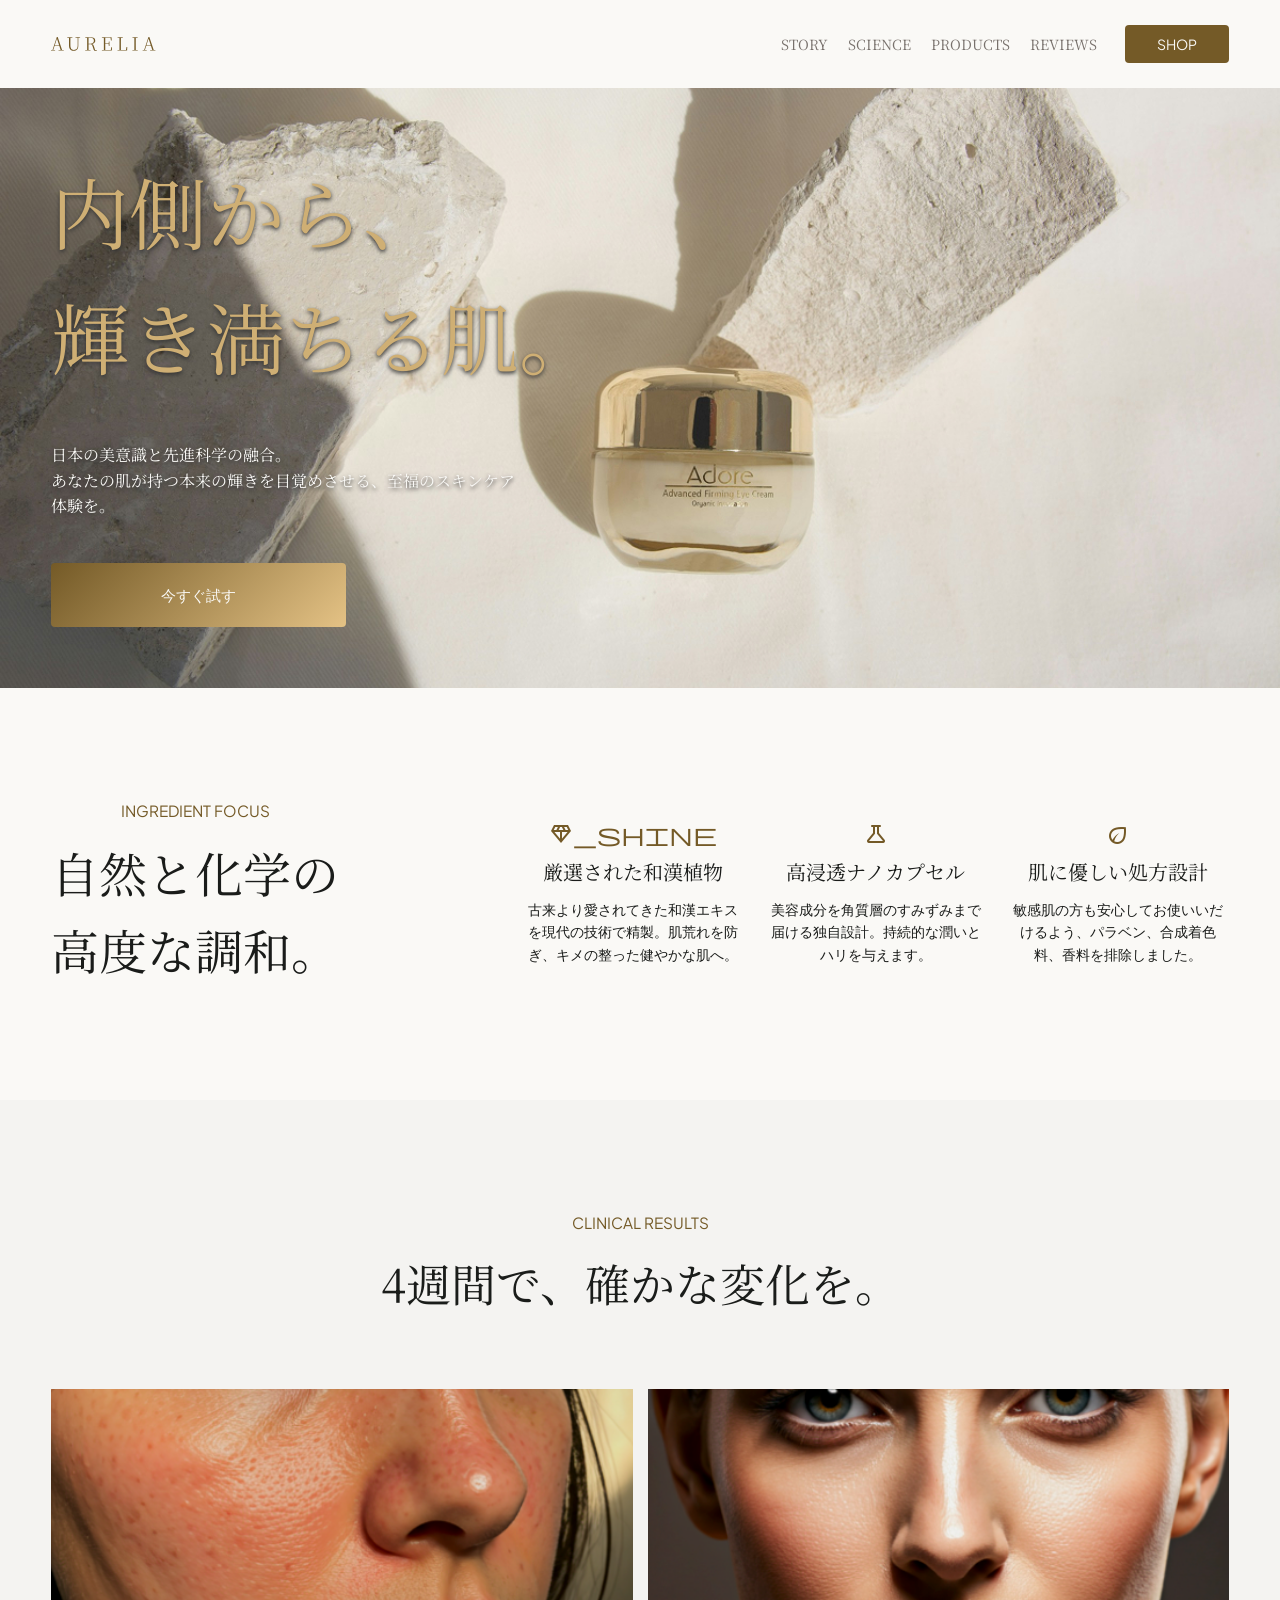
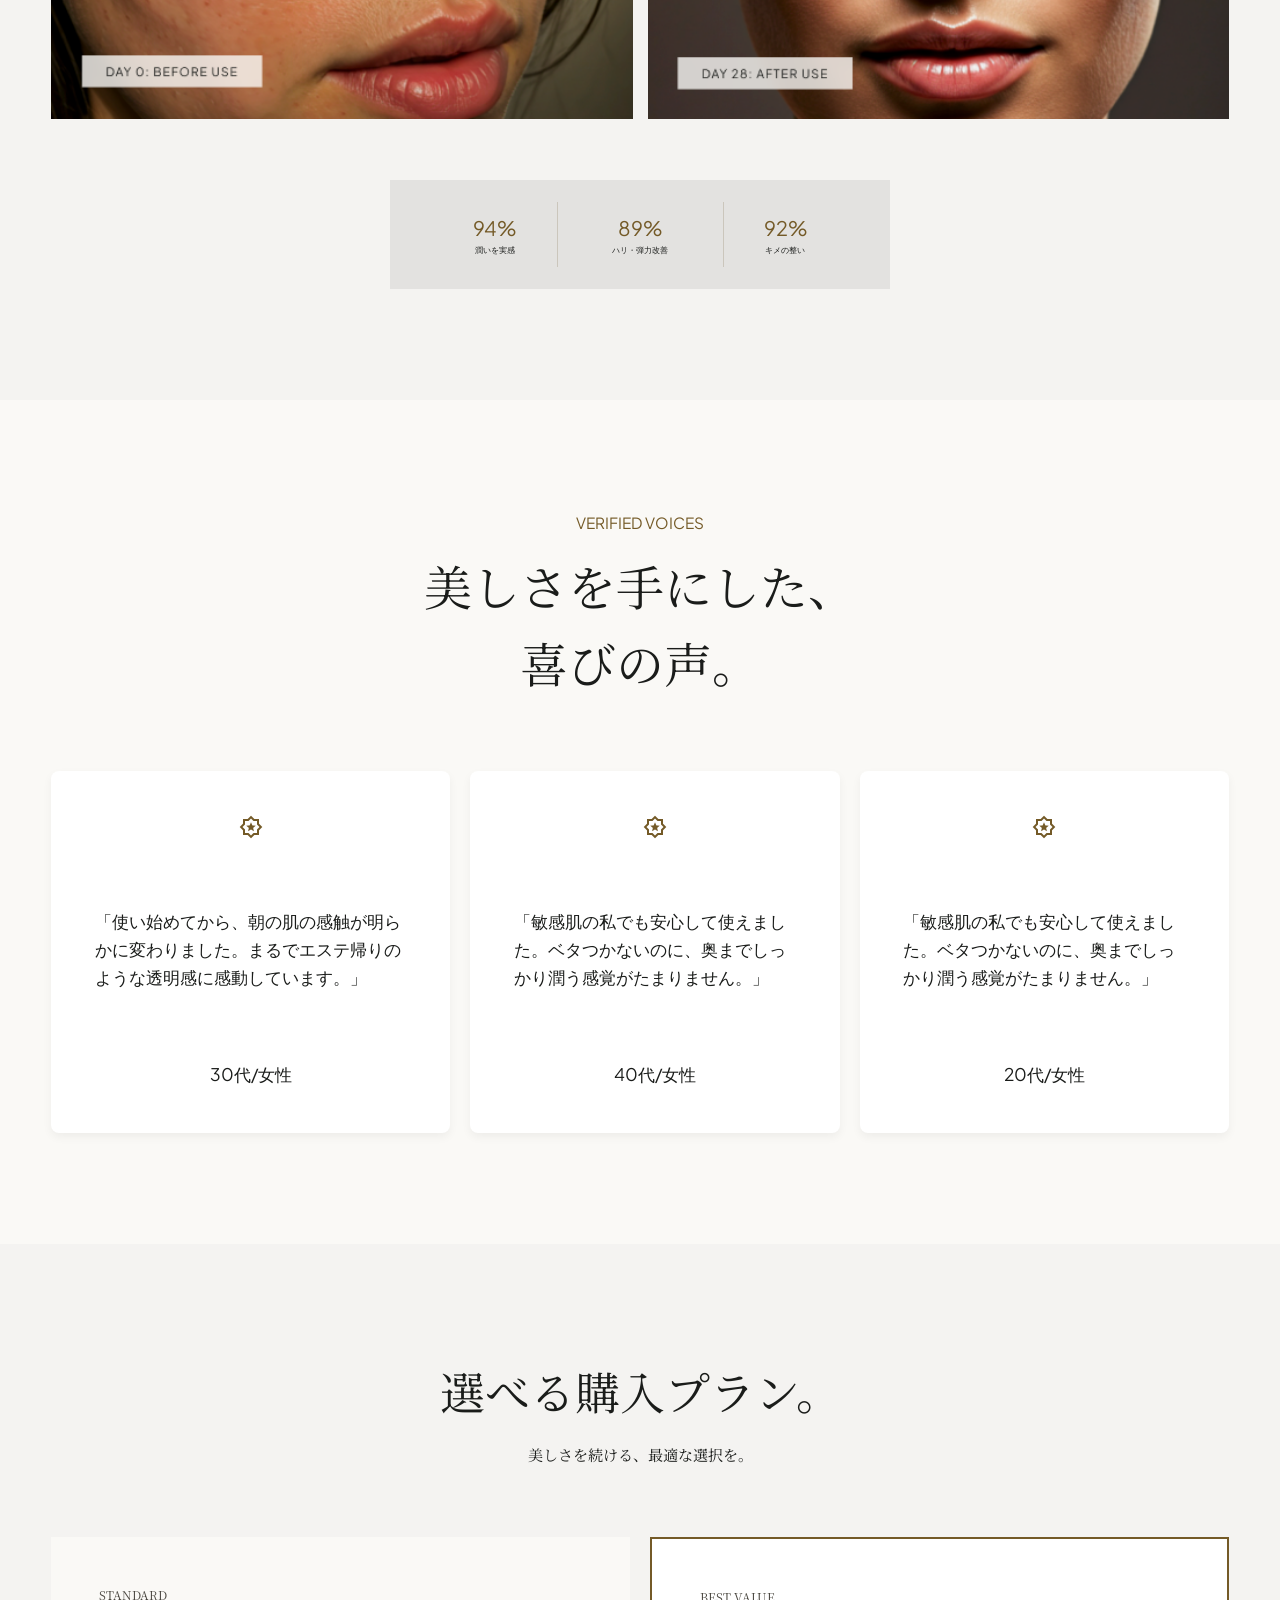
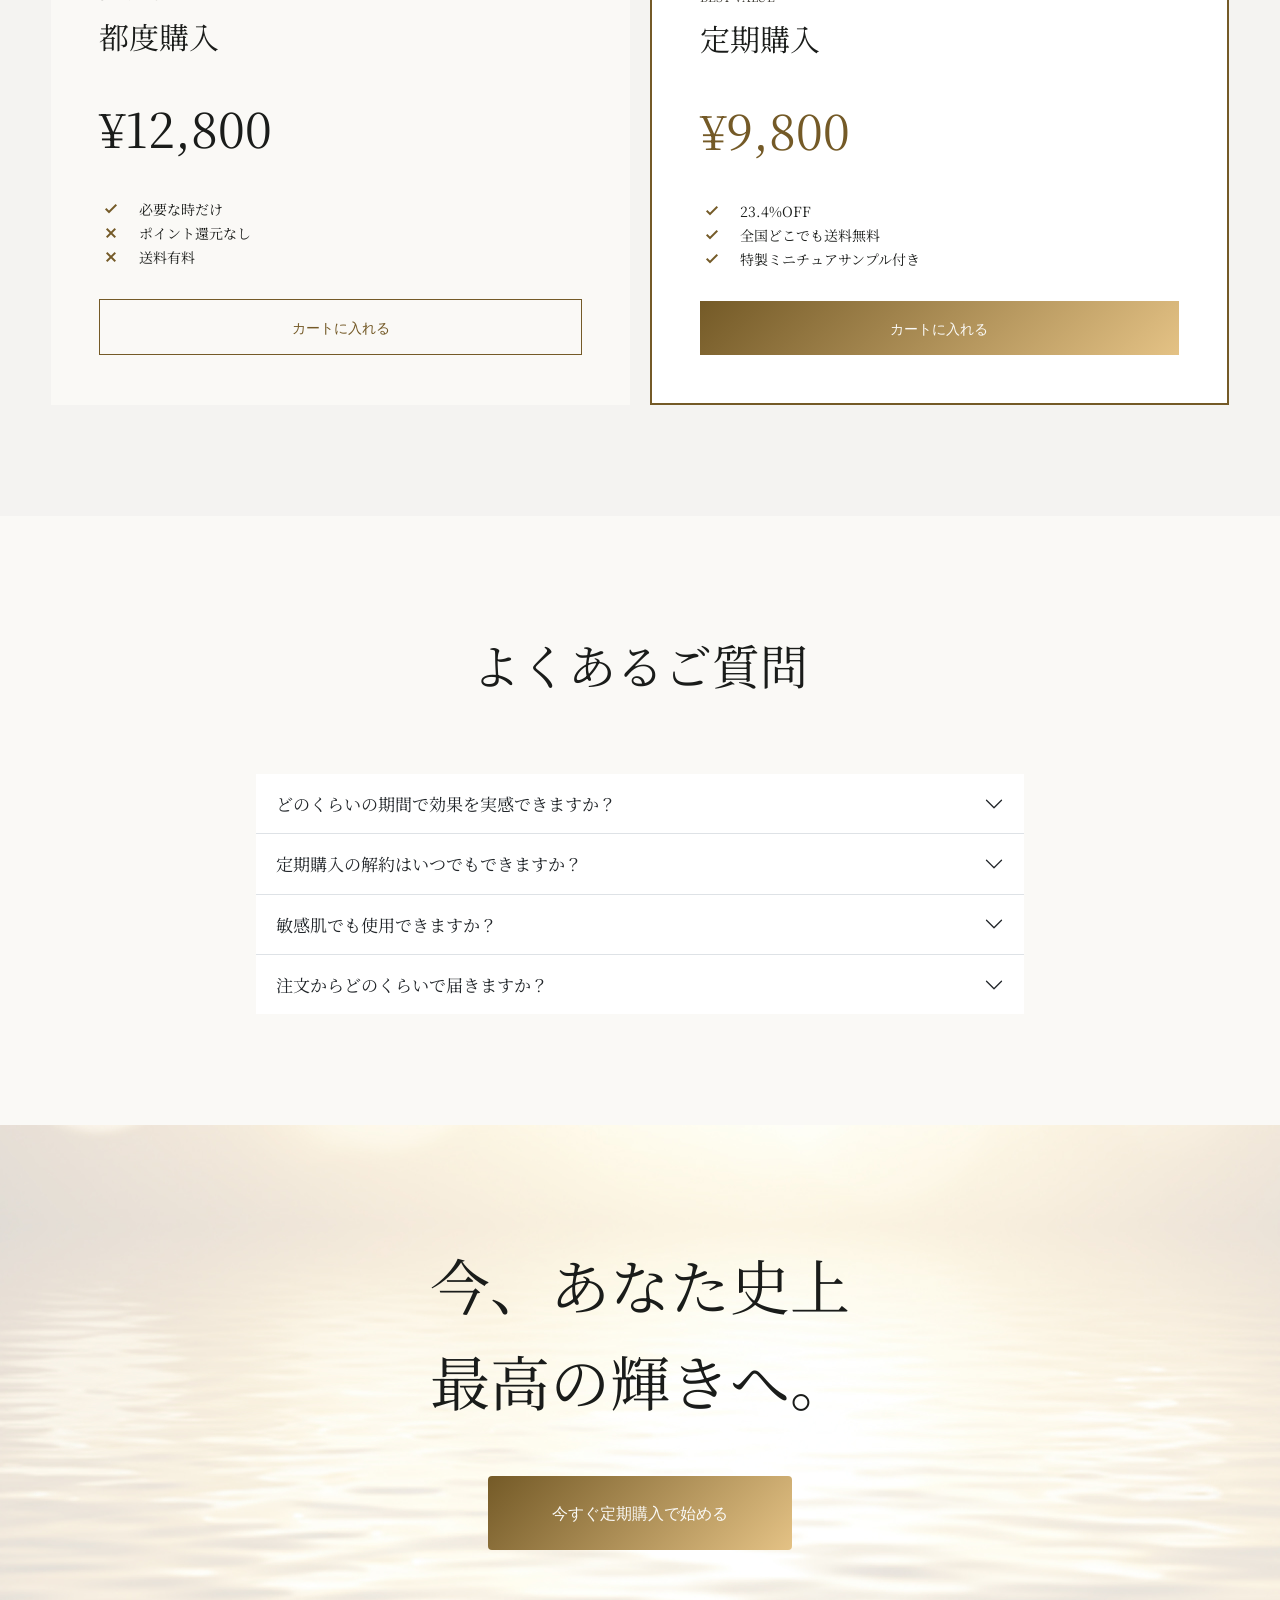
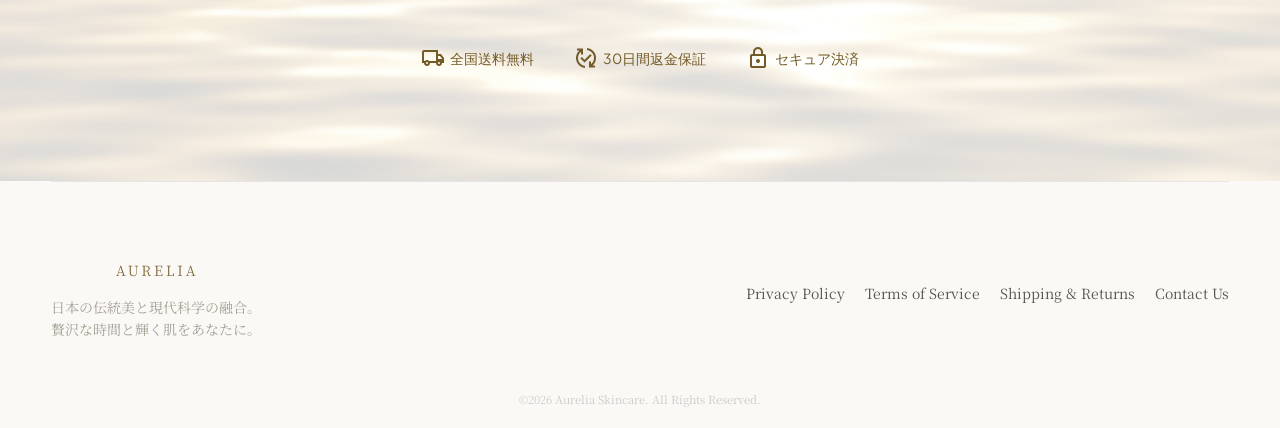
==== index.html @ 0162d862 "first commit" ====
<!DOCTYPE html>
<html lang="ja">

    <head>
        <meta charset="UTF-8">
        <meta name="viewport" content="width=device-width, initial-scale=1.0">
        <!-- Bootstrap -->
        <link href="https://cdn.jsdelivr.net/npm/bootstrap@5.3.0/dist/css/bootstrap.min.css" rel="stylesheet">
        <!-- css -->
        <link rel="stylesheet" href="./css/reset.css">
        <link rel="stylesheet" href="./css/style.css">
        <!-- Google fonts -->
        <link rel="preconnect" href="https://fonts.googleapis.com">
        <link rel="preconnect" href="https://fonts.gstatic.com" crossorigin>
        <link href="https://fonts.googleapis.com/css2?family=Noto+Serif+JP:wght@200..900&display=swap" rel="stylesheet">
        <link rel="preconnect" href="https://fonts.googleapis.com">
        <link rel="preconnect" href="https://fonts.gstatic.com" crossorigin>
        <link
            href="https://fonts.googleapis.com/css2?family=Plus+Jakarta+Sans:ital,wght@0,200..800;1,200..800&display=swap"
            rel="stylesheet">
        <!-- Google icons -->
        <link href="https://fonts.googleapis.com/css2?family=Material+Symbols+Outlined" rel="stylesheet" />
        <title>AURELIA</title>
    </head>

    <body>
        <header class="wrapper">
            <nav class="navbar navbar-expand-md">
                <!-- ロゴ -->
                <h1 class="navbar-brand m-0">
                    <a href="./index.html">
                        <img class="header-logo" src="./images/logo.svg" alt="AURELIA">
                    </a>
                </h1>

                <!-- ハンバーガー -->
                <button class="navbar-toggler" type="button" data-bs-toggle="collapse" data-bs-target="#navbarMenu"
                    aria-controls="navbarMenu" aria-expanded="false" aria-label="メニューを開く">
                    <span class="navbar-toggler-icon"></span>
                </button>

                <!-- メニュー -->
                <div class="collapse navbar-collapse" id="navbarMenu">
                    <ul class="navbar-nav ms-auto align-items-md-center">

                        <li class="nav-item font-heading">
                            <a class="nav-link" href="./404.html">STORY</a>
                        </li>

                        <li class="nav-item font-heading">
                            <a class="nav-link" href="./404.html">SCIENCE</a>
                        </li>

                        <li class="nav-item font-heading">
                            <a class="nav-link" href="./404.html">PRODUCTS</a>
                        </li>

                        <li class="nav-item font-heading">
                            <a class="nav-link" href="./404.html">REVIEWS</a>
                        </li>

                        <li class="nav-item ms-lg-3 mt-3 mt-lg-0 mb-3 mb-lg-0">
                            <a class="header-btn" href="./404.html">
                                SHOP
                            </a>
                        </li>
                    </ul>
                </div>
            </nav>
        </header>

        <main>
            <div class="mv">
                <div class="wrapper mv-container">
                    <p class="mv-title font-heading">
                        内側から、<br />
                        輝き満ちる肌。
                    </p>
                    <p class="mv-text font-heading">
                        日本の美意識と先進科学の融合。<br>
                        あなたの肌が持つ本来の輝きを目覚めさせる、至福のスキンケア体験を。
                    </p>
                    <a class="mv-btn" href="./404.html">今すぐ試す</a>
                </div>
            </div>

            <!-- Product Appeal -->
            <section class="appeal wrapper">
                <div class="appeal-container">
                    <div class="titles">
                        <p class="section-subtitle">INGREDIENT FOCUS</p>
                        <h2 class="appeal-main-title">
                            自然と化学の<br>
                            高度な調和。
                        </h2>
                    </div>

                    <div class="appeal-items">
                        <article>
                            <span class="material-symbols-outlined">
                                diamond_shine
                            </span>
                            <h3 class="appeal-title">
                                厳選された和漢植物
                            </h3>
                            <p class="appeal-text">
                                古来より愛されてきた和漢エキスを現代の技術で精製。肌荒れを防ぎ、キメの整った健やかな肌へ。
                            </p>
                        </article>

                        <article>
                            <span class="material-symbols-outlined">
                                science
                            </span>
                            <h3 class="appeal-title">
                                高浸透ナノカプセル
                            </h3>
                            <p class="appeal-text">
                                美容成分を角質層のすみずみまで届ける独自設計。持続的な潤いとハリを与えます。
                            </p>
                        </article>

                        <article>
                            <span class="material-symbols-outlined">
                                eco
                            </span>
                            <h3 class="appeal-title">
                                肌に優しい処方設計
                            </h3>
                            <p class="appeal-text">
                                敏感肌の方も安心してお使いいだけるよう、パラベン、合成着色料、香料を排除しました。
                            </p>
                        </article>
                    </div>
                </div>
            </section>

            <!-- Result -->
            <section class="result">
                <div class="result-container wrapper">
                    <div class="titles">
                        <p class="section-subtitle">CLINICAL RESULTS</p>
                        <h2 class="section-title-strong">
                            4週間で、確かな変化を。
                        </h2>
                    </div>

                    <div class="result-img">
                        <img src="./images/img-beforeskin.png" alt="ビフォー">
                        <img src="./images/img-afterskin.png" alt="アフター">
                    </div>

                    <ul class="result-list">
                        <li class="result-items">
                            <p class="result-value">94%</p>
                            <p class="result-text">潤いを実感</p>
                        </li>
                        <li class="result-items">
                            <p class="result-value">89%</p>
                            <p class="result-text">ハリ・弾力改善</p>
                        </li>
                        <li class="result-items">
                            <p class="result-value">92%</p>
                            <p class="result-text">キメの整い</p>
                        </li>
                    </ul>
                </div>
            </section>

            <!-- Customer Voice -->
            <section class="voices wrapper">
                <div class="titles">
                    <p class="section-subtitle">VERIFIED VOICES</p>
                    <h2 class="section-title">
                        美しさを手にした、<br>
                        喜びの声。
                    </h2>
                </div>

                <ul class="voice-list">
                    <li class="voice-card">
                        <span class="material-symbols-outlined">
                            award_star
                        </span>
                        <p class="voice-text">
                            「使い始めてから、朝の肌の感触が明らかに変わりました。まるでエステ帰りのような透明感に感動しています。」
                        </p>
                        <p class="voice-user">30代/女性</p>
                    </li>

                    <li class="voice-card">
                        <span class="material-symbols-outlined">
                            award_star
                        </span>
                        <p class="voice-text">
                            「敏感肌の私でも安心して使えました。ベタつかないのに、奥までしっかり潤う感覚がたまりません。」
                        </p>
                        <p class="voice-user">40代/女性</p>
                    </li>

                    <li class="voice-card">
                        <span class="material-symbols-outlined">
                            award_star
                        </span>
                        <p class="voice-text">
                            「敏感肌の私でも安心して使えました。ベタつかないのに、奥までしっかり潤う感覚がたまりません。」
                        </p>
                        <p class="voice-user">20代/女性</p>
                    </li>
                </ul>
            </section>

            <!-- Subscription Plan -->
            <section class="plan">
                <div class="plan-container wrapper">
                    <h2 class="section-title-strong plan-title">
                        選べる購入プラン。
                    </h2>

                    <div class="plan-card">
                        <div class="plan-card-standard">
                            <p class="plan-card-standard-title">
                                都度購入
                            </p>
                            <p class="plan-card-price">
                                ¥12,800
                            </p>
                            <ul class="plan-card-list">
                                <li class="plan-card-items">
                                    <span class="material-symbols-outlined">
                                        check_small
                                    </span>
                                    <p>必要な時だけ</p>
                                </li>
                                <li class="plan-card-items">
                                    <span class="material-symbols-outlined">
                                        close_small
                                    </span>
                                    <p>ポイント還元なし</p>
                                </li>
                                <li class="plan-card-items">
                                    <span class="material-symbols-outlined">
                                        close_small
                                    </span>
                                    <p>送料有料</p>
                                </li>
                            </ul>
                            <a class="plan-card-standard-btn" href="./404.html">カートに入れる</a>
                        </div>

                        <div class="plan-card-best">
                            <p class="plan-card-best-title">
                                定期購入
                            </p>
                            <p class="plan-card-best-price">
                                ¥9,800
                            </p>
                            <ul class="plan-card-list">
                                <li class="plan-card-items">
                                    <span class="material-symbols-outlined">
                                        check_small
                                    </span>
                                    <p>23.4%OFF</p>
                                </li>
                                <li class="plan-card-items">
                                    <span class="material-symbols-outlined">
                                        check_small
                                    </span>
                                    <p>全国どこでも送料無料</p>
                                </li>
                                <li class="plan-card-items">
                                    <span class="material-symbols-outlined">
                                        check_small
                                    </span>
                                    <p>特製ミニチュアサンプル付き</p>
                                </li>
                            </ul>
                            <a class="plan-card-best-btn" href="./404.html">カートに入れる</a>
                        </div>
                    </div>
                </div>
            </section>

            <!-- FAQ -->
            <section class="faq wrapper">
                <h2 class="section-title faq-title">よくあるご質問</h2>
                <div class="accordion accordion-flush" id="accordionFlushExample">
                    <div class="accordion-item">
                        <h2 class="accordion-header">
                            <button class="accordion-button collapsed" type="button" data-bs-toggle="collapse"
                                data-bs-target="#flush-collapseOne" aria-expanded="false"
                                aria-controls="flush-collapseOne">
                                どのくらいの期間で効果を実感できますか？
                            </button>
                        </h2>
                        <div id="flush-collapseOne" class="accordion-collapse collapse"
                            data-bs-parent="#accordionFlushExample">
                            <div class="accordion-body">
                                個人差はございますが、早い方ではご使用開始から約1〜2週間ほどで肌のうるおいやなめらかさの変化を実感される方が多くいらっしゃいます。<br>
                                より確かな実感のためには、肌のターンオーバーに合わせて約1ヶ月以上の継続使用をおすすめしております。
                            </div>
                        </div>
                    </div>

                    <div class="accordion-item">
                        <h2 class="accordion-header">
                            <button class="accordion-button collapsed" type="button" data-bs-toggle="collapse"
                                data-bs-target="#flush-collapseTwo" aria-expanded="false"
                                aria-controls="flush-collapseTwo">
                                定期購入の解約はいつでもできますか？
                            </button>
                        </h2>
                        <div id="flush-collapseTwo" class="accordion-collapse collapse"
                            data-bs-parent="#accordionFlushExample">
                            <div class="accordion-body">
                                はい、次回発送予定日の○日前までにご連絡いただければ、いつでも解約が可能です。<br>
                                回数の縛りなどは設けておりませんので、安心してお試しいただけます。
                            </div>
                        </div>
                    </div>

                    <div class="accordion-item">
                        <h2 class="accordion-header">
                            <button class="accordion-button collapsed" type="button" data-bs-toggle="collapse"
                                data-bs-target="#flush-collapseThree" aria-expanded="false"
                                aria-controls="flush-collapseThree">
                                敏感肌でも使用できますか？
                            </button>
                        </h2>
                        <div id="flush-collapseThree" class="accordion-collapse collapse"
                            data-bs-parent="#accordionFlushExample">
                            <div class="accordion-body">
                                肌へのやさしさを考えた処方設計となっており、敏感肌の方にもご使用いただけるよう配慮しております。<br>
                                ただし、すべての方に刺激が起こらないわけではないため、ご心配な方はご使用前にパッチテストをおすすめしております。
                            </div>
                        </div>
                    </div>

                    <div class="accordion-item">
                        <h2 class="accordion-header">
                            <button class="accordion-button collapsed" type="button" data-bs-toggle="collapse"
                                data-bs-target="#flush-collapseFour" aria-expanded="false"
                                aria-controls="flush-collapseFour">
                                注文からどのくらいで届きますか？
                            </button>
                        </h2>
                        <div id="flush-collapseFour" class="accordion-collapse collapse"
                            data-bs-parent="#accordionFlushExample">
                            <div class="accordion-body">
                                通常、ご注文確定後2〜5営業日以内に発送いたします。<br>
                                お住まいの地域や配送状況により前後する場合がございますが、発送完了後に追跡番号をご案内いたしますのでご安心ください。
                            </div>
                        </div>
                    </div>
                </div>
            </section>

            <!-- Final CTA -->
            <section class="cta">
                <div class="cta-container wrapper">
                    <p class="cta-title">
                        今、あなた史上<br>
                        最高の輝きへ。
                    </p>

                    <a class="cta-btn" href="./404.html">今すぐ定期購入で始める</a>

                    <ul class="cta-list">
                        <li class="cta-items">
                            <span class="material-symbols-outlined">
                                local_shipping
                            </span>
                            <p>全国送料無料</p>
                        </li>

                        <li class="cta-items">
                            <span class="material-symbols-outlined">
                                published_with_changes
                            </span>
                            <p>30日間返金保証</p>
                        </li>

                        <li class="cta-items">
                            <span class="material-symbols-outlined">
                                lock
                            </span>
                            <p>セキュア決済</p>
                        </li>
                    </ul>
                </div>
            </section>
        </main>

        <footer class="wrapper">
            <div class="footer-container">
                <div class="footer-title">
                    <a href="./index.html">
                        <img class="footer-img" src="./images/logo.svg" alt="AURELIA">
                    </a>
                    <p class="footer-text">
                        日本の伝統美と現代科学の融合。<br>
                        贅沢な時間と輝く肌をあなたに。
                    </p>
                </div>

                <nav>
                    <ul class="footer-list">
                        <li class="footer-items">
                            <a href="./404.html">Privacy Policy</a>
                        </li>
                        <li class="footer-items">
                            <a href="./404.html">Terms of Service</a>
                        </li>
                        <li class="footer-items">
                            <a href="./404.html">Shipping & Returns</a>
                        </li>
                        <li class="footer-items">
                            <a href="./404.html">Contact Us</a>
                        </li>
                    </ul>
                </nav>
            </div>
            <small>&copy;2026 Aurelia Skincare. All Rights Reserved.</small>
        </footer>

        <!-- Bootstrap -->
        <script src="https://cdn.jsdelivr.net/npm/bootstrap@5.3.0/dist/js/bootstrap.bundle.min.js"></script>
    </body>

</html>
---- css/style.css ----
@charset "UTF-8";

/* -- カスタムプロパティ -- */
:root {
    /* 文字色 */
    --black: #1A1C1A;
    --white: #FAF9F6;
    /* フォント */
    --title: "Noto Serif JP", serif;
    --text: "Plus Jakarta Sans", sans-serif;

}

/* -- 共通部分 -- */
body {
    font-family: var(--text);
    line-height: 1.6;
    color: var(--black);
    font-size: 14px;
    background-color: var(--white);
}

.wrapper {
    width: 92%;
    margin: 0 auto;
}

img {
    width: 100%;
}

/* 見出し */
h2,
h3,
.font-heading {
    font-family: var(--title);
}

.titles {
    display: flex;
    flex-direction: column;
    gap: 12px;
    text-align: center;
}

.section-title {
    font-size: clamp(1.75rem, 1.232rem + 2.21vw, 3rem);
    margin-bottom: 70px;
}

.section-title-strong {
    font-size: clamp(1.75rem, 1.310rem + 1.878vw, 3rem);
    text-align: center;
    margin-bottom: 70px;
}

.section-subtitle {
    font-size: clamp(0.75rem, 0.662rem + 0.376vw, 1rem);
    color: #745A27;
}

/* アイコン */
.material-symbols-outlined {
    font-size: 30px;
    color: #745A27;
}

/* ボタン */
.header-btn,
.mv-btn,
.plan-card-standard-btn,
.plan-card-best-btn,
.cta-btn,
.nf-btn {
    display: inline-block;
}

.header-btn:active,
.mv-btn:active,
.plan-card-standard-btn:active,
.plan-card-best-btn:active,
.cta-btn:active,
.nf-btn:active {
    transform: scale(0.97);
}

/* -- header -- */
header {
    font-family: var(--font-title);
    padding: clamp(0.5rem, 0.324rem + 0.751vw, 1rem) 0;
}

/* ロゴ */
.header-logo {
    width: 105px;
    height: 32px;
}

/* ハンバーガー */
.navbar-toggler {
    color: #745A27;
}

/* メニュー */
.navbar-nav {
    gap: 4px;
}

.navbar-nav .nav-link {
    color: #78716C;

    &:hover {
        color: #713F12;
        text-decoration: underline;
    }
}

.header-btn {
    background-color: #745A27;
    color: var(--white);
    padding: 8px 32px;
    border-radius: 4px;

    &:hover {
        opacity: 0.8;
    }
}

/* -- index.html main -- */
/* mv */
.mv {
    background: url(/images/img-mv.jpg) no-repeat center/cover;
    width: 100%;
    height: 600px;
}

.mv-container {
    display: flex;
    flex-direction: column;
    justify-content: center;
    height: 100%;
    gap: clamp(1.563rem, 1.056rem + 2.16vw, 3rem);
}

.mv-title {
    font-size: clamp(1.5rem, 0.102rem + 5.967vw, 4.875rem);
    color: #CFAF74;
    text-shadow: 0px 2px 4px #333;
}

.mv-text {
    color: var(--white);
    font-size: clamp(0.625rem, 0.470rem + 0.663vw, 1rem);
    width: 40%;
    text-shadow: 0px 2px 4px #333;
}

.mv-btn {
    font-size: clamp(0.625rem, 0.493rem + 0.563vw, 1rem);
    color: var(--white);
    padding: clamp(0.5rem, 0.189rem + 1.326vw, 1.25rem) clamp(1rem, 0.171rem + 3.536vw, 3rem);
    font-weight: medium;
    background: linear-gradient(135deg, #745A27, #E4C285);
    border-radius: 4px;
    width: 25%;
    text-align: center;

    &:hover {
        opacity: 0.8;
    }
}


/* Product Appeal */
.appeal {
    margin: clamp(3.75rem, 2.430rem + 5.634vw, 7.5rem) auto;
}

.appeal-container {
    display: flex;
    flex-direction: column;
    align-items: center;
}

.appeal-main-title {
    font-size: clamp(1.75rem, 1.232rem + 2.21vw, 3rem);
    margin-bottom: 70px;
}

.appeal-items {
    display: flex;
    flex-direction: column;
    align-items: center;
    gap: 20px;
}

.appeal-title {
    font-size: clamp(1.125rem, 1.073rem + 0.221vw, 1.25rem);
}

.appeal-text {
    font-size: clamp(0.75rem, 0.698rem + 0.221vw, 0.875rem);
}

article {
    display: flex;
    flex-direction: column;
    gap: 10px;
    text-align: center;
    margin-bottom: 30px;
    width: 80%;
}

/* Result */
.result {
    background: #F4F3F1;
    padding: clamp(3.75rem, 2.430rem + 5.634vw, 7.5rem) 0;
}

.result-img {
    display: flex;
    flex-direction: column;
    gap: 15px;
    margin-bottom: clamp(3rem, 2.648rem + 1.502vw, 4rem);
}

.result-list {
    display: flex;
    flex-direction: row;
    background-color: #E3E2E0;
    padding: 32px 42px;
    gap: 20px;
    position: relative;
}

.result-items {
    flex: 1;
    padding: 0 5px;
    text-align: center;
}

.result-list::before,
.result-list::after {
    content: "";
    position: absolute;
    top: 20%;
    bottom: 20%;
    width: 1px;
    background-color: #CBC6BC;
}

.result-list::before {
    left: 33.33%;
}

.result-list::after {
    left: 66.66%;
}

.result-value {
    color: #745A27;
    font-size: 20px;
}

.result-text {
    font-size: 8px;
}

/* Customer Voice */
.voices {
    margin: clamp(3.75rem, 2.430rem + 5.634vw, 7.5rem) auto;
}

.voice-list {
    display: flex;
    flex-direction: column;
    gap: 20px;
    padding: 0;
}

.voice-card {
    display: flex;
    flex-direction: column;
    gap: clamp(1.563rem, 0.418rem + 4.883vw, 4.813rem);
    align-items: center;
    background: #fff;
    padding: clamp(1.25rem, 0.634rem + 2.629vw, 3rem);
    border-radius: 8px;
    box-shadow: 0 4px 10px rgba(0, 0, 0, 0.05);
}

.voice-text,
.voice-user {
    font-size: clamp(0.875rem, 0.787rem + 0.376vw, 1.125rem);
}

/* Subscription Plan */
.plan {
    background: #F4F3F1;
    padding: clamp(3.75rem, 2.430rem + 5.634vw, 7.5rem) 0;
}

.plan-card {
    display: flex;
    flex-direction: column;
    gap: 20px;
}

.plan-card-standard {
    display: flex;
    flex-direction: column;
    gap: 30px;
    background-color: #FAF9F6;
    padding: clamp(2rem, 1.586rem + 1.768vw, 3rem);
    font-family: var(--title);
}

.plan-card-best {
    display: flex;
    flex-direction: column;
    gap: 30px;
    background-color: #fff;
    padding: clamp(2rem, 1.586rem + 1.768vw, 3rem);
    border: solid 2px #745A27;
    font-family: var(--title);
}

.plan-card-items {
    display: flex;
    flex-direction: row;
    gap: clamp(0.313rem, 0.028rem + 1.215vw, 1rem);
    ;
    align-items: center;
}

.plan-title::after {
    content: "美しさを続ける、最適な選択を。";
    font-size: clamp(0.625rem, 0.493rem + 0.563vw, 1rem);
    display: block;
    margin-top: clamp(0.625rem, 0.470rem + 0.663vw, 1rem);
}

.plan-card-standard-title::before {
    content: "STANDARD";
    font-size: clamp(0.625rem, 0.573rem + 0.221vw, 0.75rem);
    color: #49463F;
    display: block;
    margin-bottom: 8px;
}

.plan-card-best-title::before {
    content: "BEST VALUE";
    font-size: clamp(0.625rem, 0.573rem + 0.221vw, 0.75rem);
    color: #49463F;
    display: block;
    margin-bottom: 8px;
}

.plan-card-standard-title,
.plan-card-best-title {
    font-size: clamp(1.5rem, 1.345rem + 0.663vw, 1.875rem);
}

.plan-card-price {
    font-size: clamp(2.375rem, 2.116rem + 1.105vw, 3rem);
}

.plan-card-best-price {
    color: #745A27;
    font-size: clamp(2.375rem, 2.116rem + 1.105vw, 3rem);
}

.plan-card-items {
    font-size: clamp(0.75rem, 0.698rem + 0.221vw, 0.875rem);
}

.plan-card-standard-btn {
    border: solid 1px #745A27;
    color: #745A27;
    font-size: clamp(0.625rem, 0.521rem + 0.442vw, 0.875rem);
    padding: clamp(0.5rem, 0.293rem + 0.884vw, 1rem);
    text-align: center;
    font-family: var(--text);

    &:hover {
        background-color: #745A27;
        color: #FAF9F6;
    }
}

.plan-card-best-btn {
    background: linear-gradient(135deg, #745A27, #E4C285);
    color: var(--white);
    font-size: clamp(0.625rem, 0.521rem + 0.442vw, 0.875rem);
    padding: clamp(0.5rem, 0.293rem + 0.884vw, 1rem);
    text-align: center;
    font-family: var(--text);

    &:hover {
        opacity: 0.6;
    }
}

/* FAQ */
.faq {
    margin: clamp(3.75rem, 2.430rem + 5.634vw, 7.5rem) auto;
}

.faq-title {
    text-align: center;
}

.accordion-button {
    font-size: clamp(0.75rem, 0.618rem + 0.563vw, 1.125rem);
}

/* Final CTA */
.cta {
    background: url(/images/img-goldocean.jpg) no-repeat center/cover;
    padding: clamp(3.75rem, 2.430rem + 5.634vw, 7.5rem) 0;
    text-align: center;
}

.cta-title {
    font-size: clamp(2.5rem, 1.982rem + 2.21vw, 3.75rem);
    font-family: var(--title);
    margin-bottom: 48px;
}

.cta-btn {
    font-size: clamp(0.75rem, 0.646rem + 0.442vw, 1rem);
    background: linear-gradient(135deg, #745A27, #E4C285);
    color: var(--white);
    text-align: center;
    font-weight: medium;
    padding: clamp(0.75rem, 0.439rem + 1.326vw, 1.5rem) clamp(2.5rem, 1.878rem + 2.652vw, 4rem);
    border-radius: 4px;
    margin-bottom: clamp(5rem, 4.586rem + 1.768vw, 6rem);

    &:hover {
        opacity: 0.6;
    }
}

.cta-list {
    display: flex;
    flex-direction: column;
    align-items: center;
    gap: 20px;
}

.cta-items {
    display: flex;
    flex-direction: row;
    align-items: center;
    color: #745A27;
    gap: 5px;
}

/* -- 404.html main -- */
.nf {
    text-align: center;
    margin-top: clamp(2.5rem, 0.299rem + 9.39vw, 8.75rem);
}

.nf-title {
    font-size: clamp(9.188rem, 1.859rem + 31.268vw, 30rem);
    color: #dfd9cd;
    margin-bottom: 15px;
}

.nf-subtitle {
    font-size: clamp(1.5rem, 0.972rem + 2.254vw, 3rem);
    margin-bottom: clamp(1rem, 0.648rem + 1.502vw, 2rem);
}

.nf-text {
    width: 80%;
    margin: 0 auto;
    color: #49463F;
    margin-bottom: 15px;
    margin-bottom: 64px;
}

.nf-btn {
    background-color: #745A27;
    color: #FAF9F6;
    font-size: clamp(0.875rem, 0.743rem + 0.563vw, 1.25rem);
    padding: 16px 88px;
    border-radius: 4px;
    margin-bottom: 250px;

    &:hover {
        opacity: 0.6;
    }
}


/* -- footer -- */
footer {
    padding-top: 64px;
    padding-bottom: 20px;
    color: #57534E;
    font-family: var(--title);
    border-top: solid 1px #E7E5E4;
}

.footer-container {
    display: flex;
    flex-direction: column;
    align-items: center;
    text-align: center;
    gap: 30px;
    margin-bottom: 50px;
}

.footer-title {
    text-align: center;
}

.footer-img {
    width: 80px;
    height: 50px;
}

.footer-text {
    color: #a69f94;
}

.footer-list {
    display: flex;
    flex-direction: column;
    gap: 20px;
}

.footer-items {
    &:hover {
        color: #713F12;
        text-decoration: underline;
    }
}

small {
    color: #cdcbc9;
    text-align: center;
    display: block;
}

/* -- レスポンシブ -- */
@media screen and (min-width: 768px) {

    /* -- mv -- */
    .mv-btn {
        max-width: 300px;
    }


    /* -- Product Appeal -- */
    .appeal-container {
        flex-direction: row;
        justify-content: space-between;
    }

    .appeal-main-title {
        margin-bottom: 0;
    }

    .appeal-items {
        flex-direction: row;
        width: 60%;
        gap: 20px;
    }

    article {
        margin-bottom: 0;
    }

    /* -- Result -- */
    .result-img {
        flex-direction: row;
    }

    .result-list {
        max-width: 500px;
        margin: 0 auto;
    }

    /* -- Customer Voice -- */
    .voice-list {
        flex-direction: row;
    }

    .voice-card {
        align-items: center;
    }

    /* -- Subscription Plan -- */
    .plan-card {
        flex-direction: row;
    }

    .plan-card-standard,
    .plan-card-best {
        width: 50%;
    }

    /* -- FAQ -- */
    .faq {
        max-width: 60%;
    }

    /* -- Final CTA -- */
    .cta-list {
        flex-direction: row;
        justify-content: center;
        gap: 40px;
    }

    /* -- footer -- */
    .footer-container {
        flex-direction: row;
        justify-content: space-between;
    }

    .footer-list {
        flex-direction: row;

    }
}
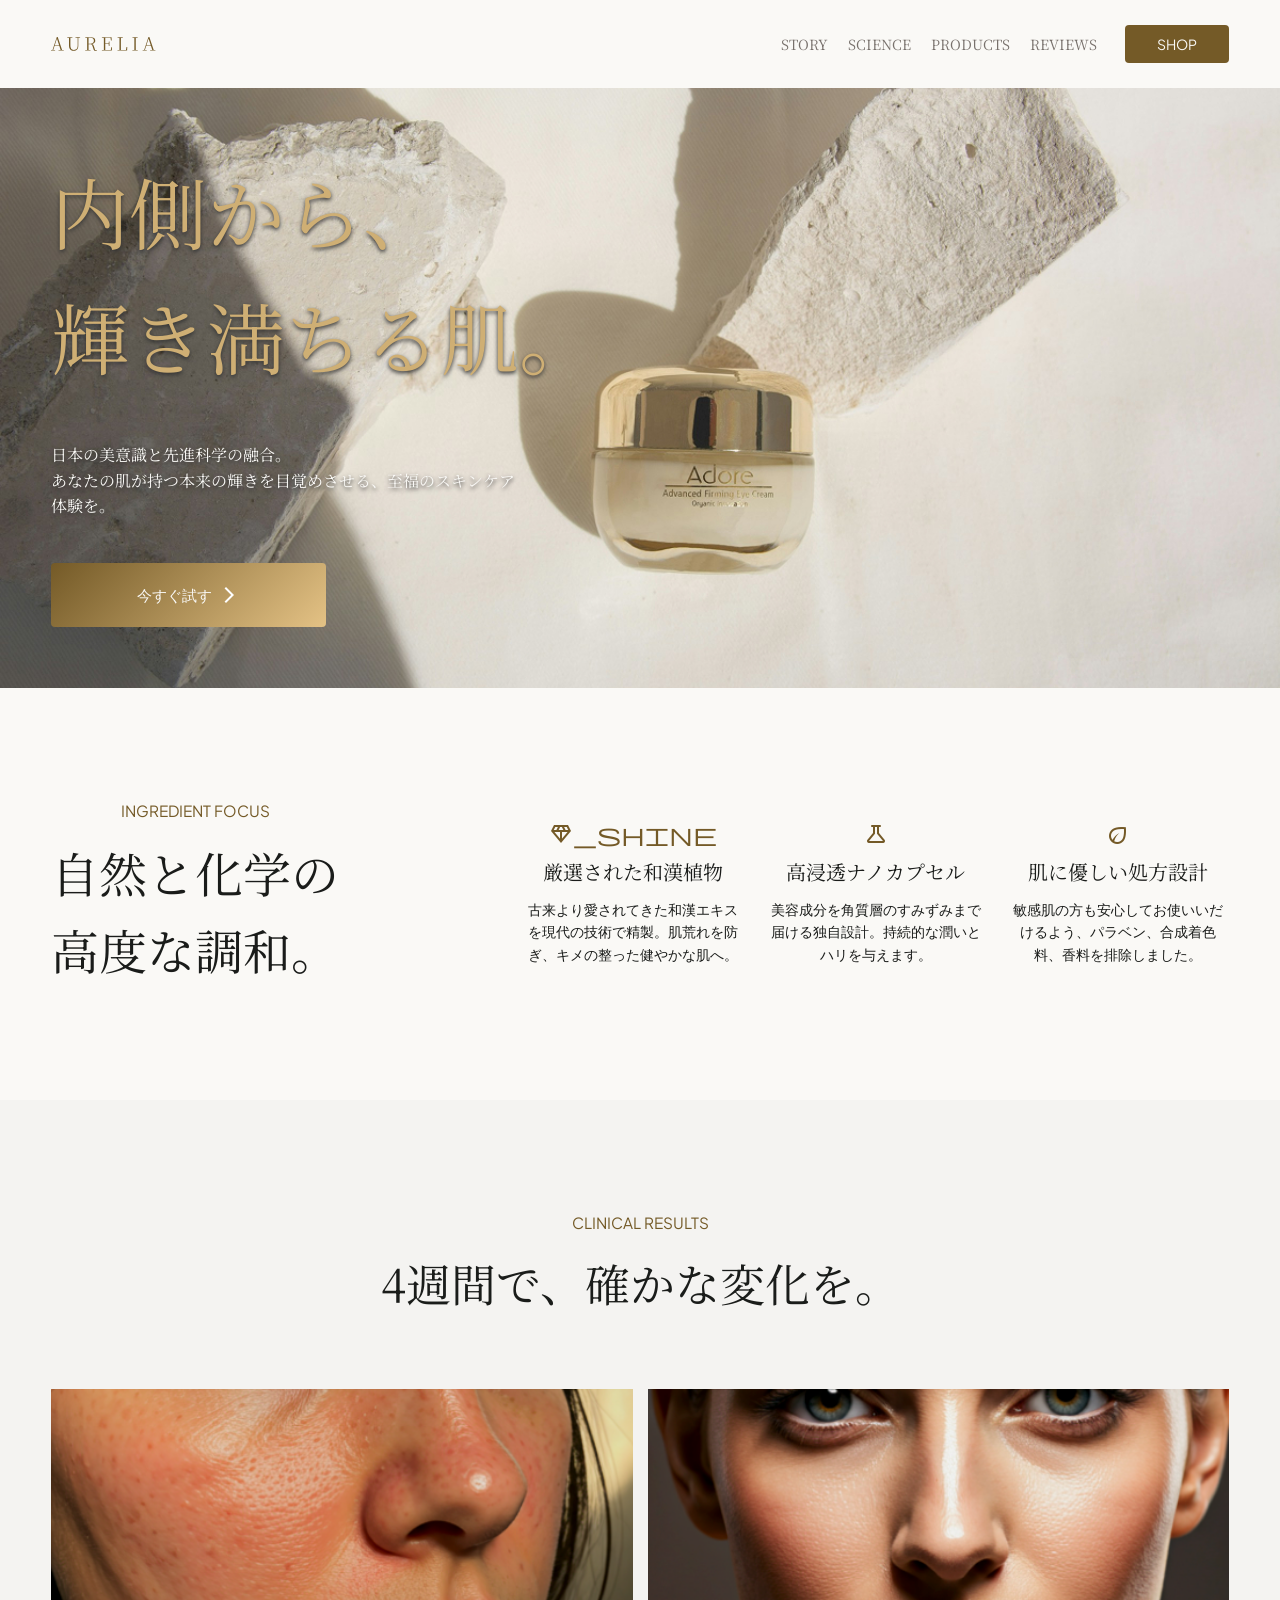
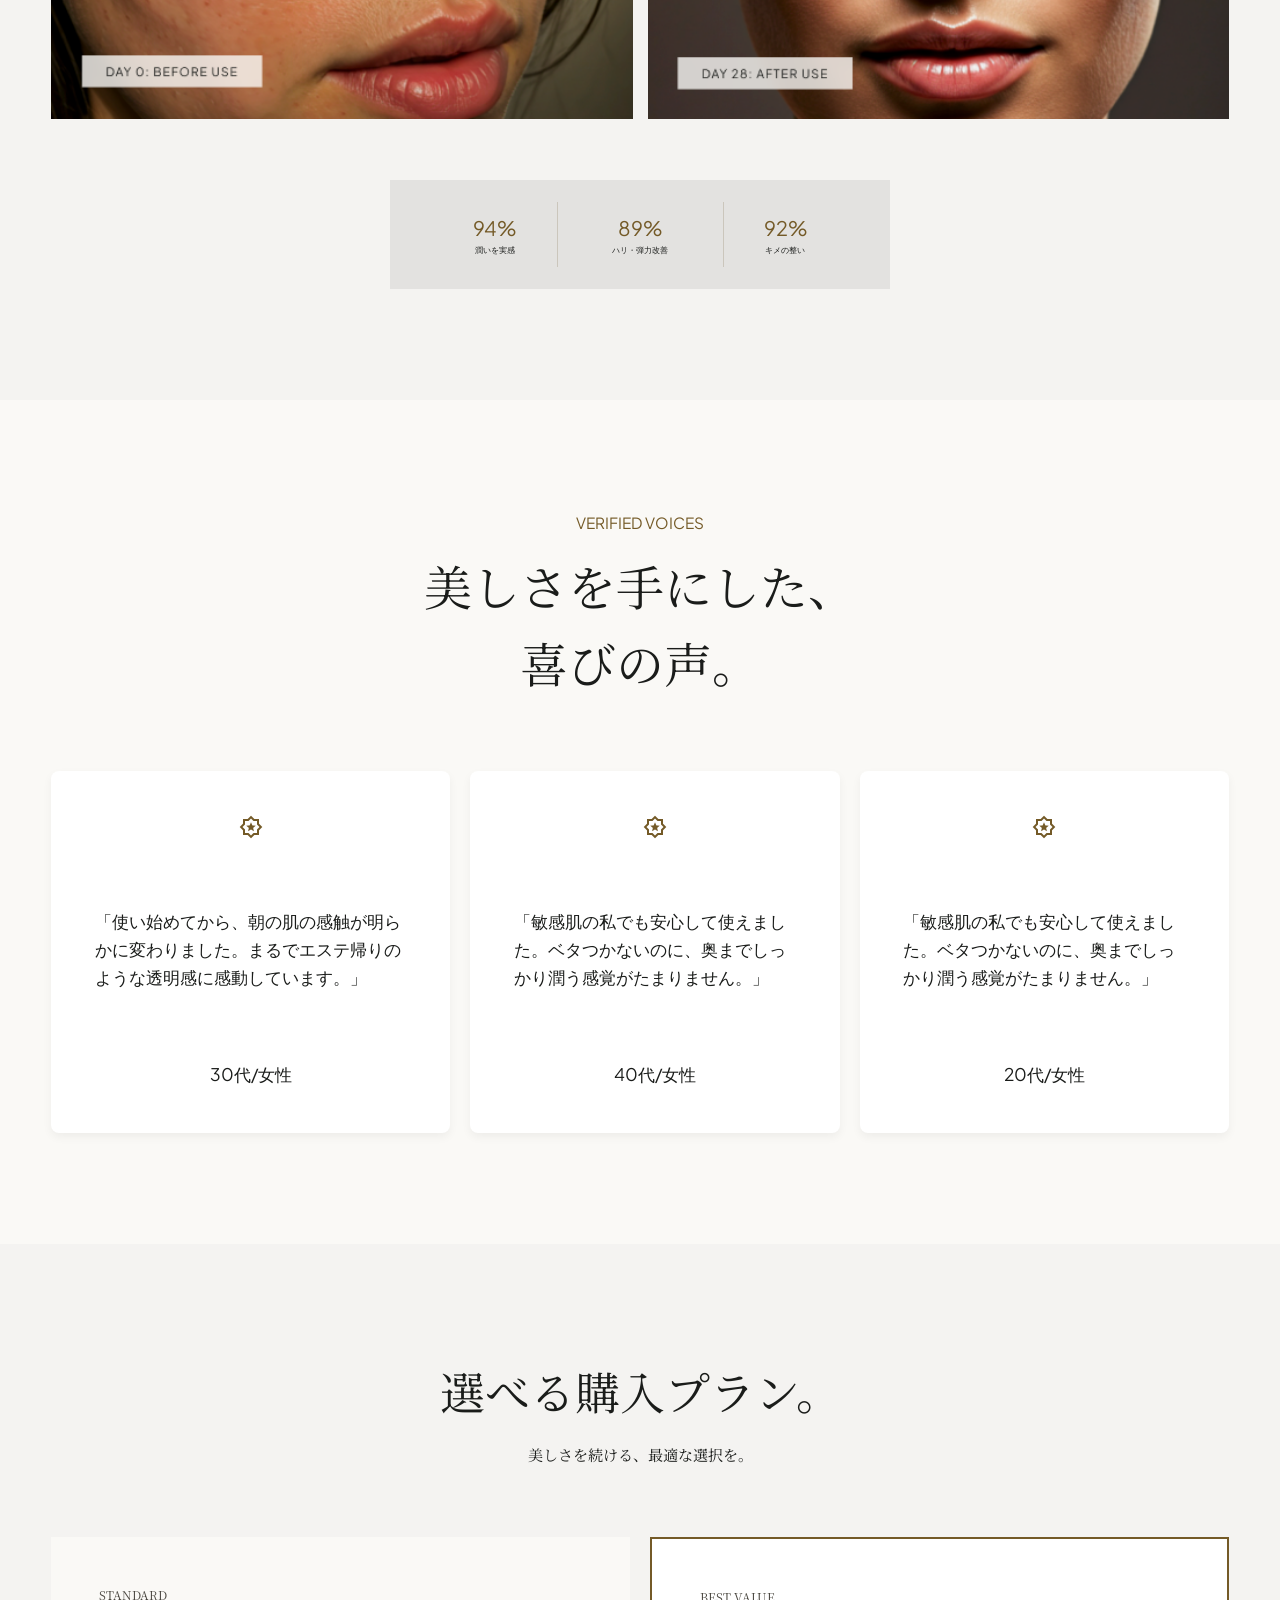
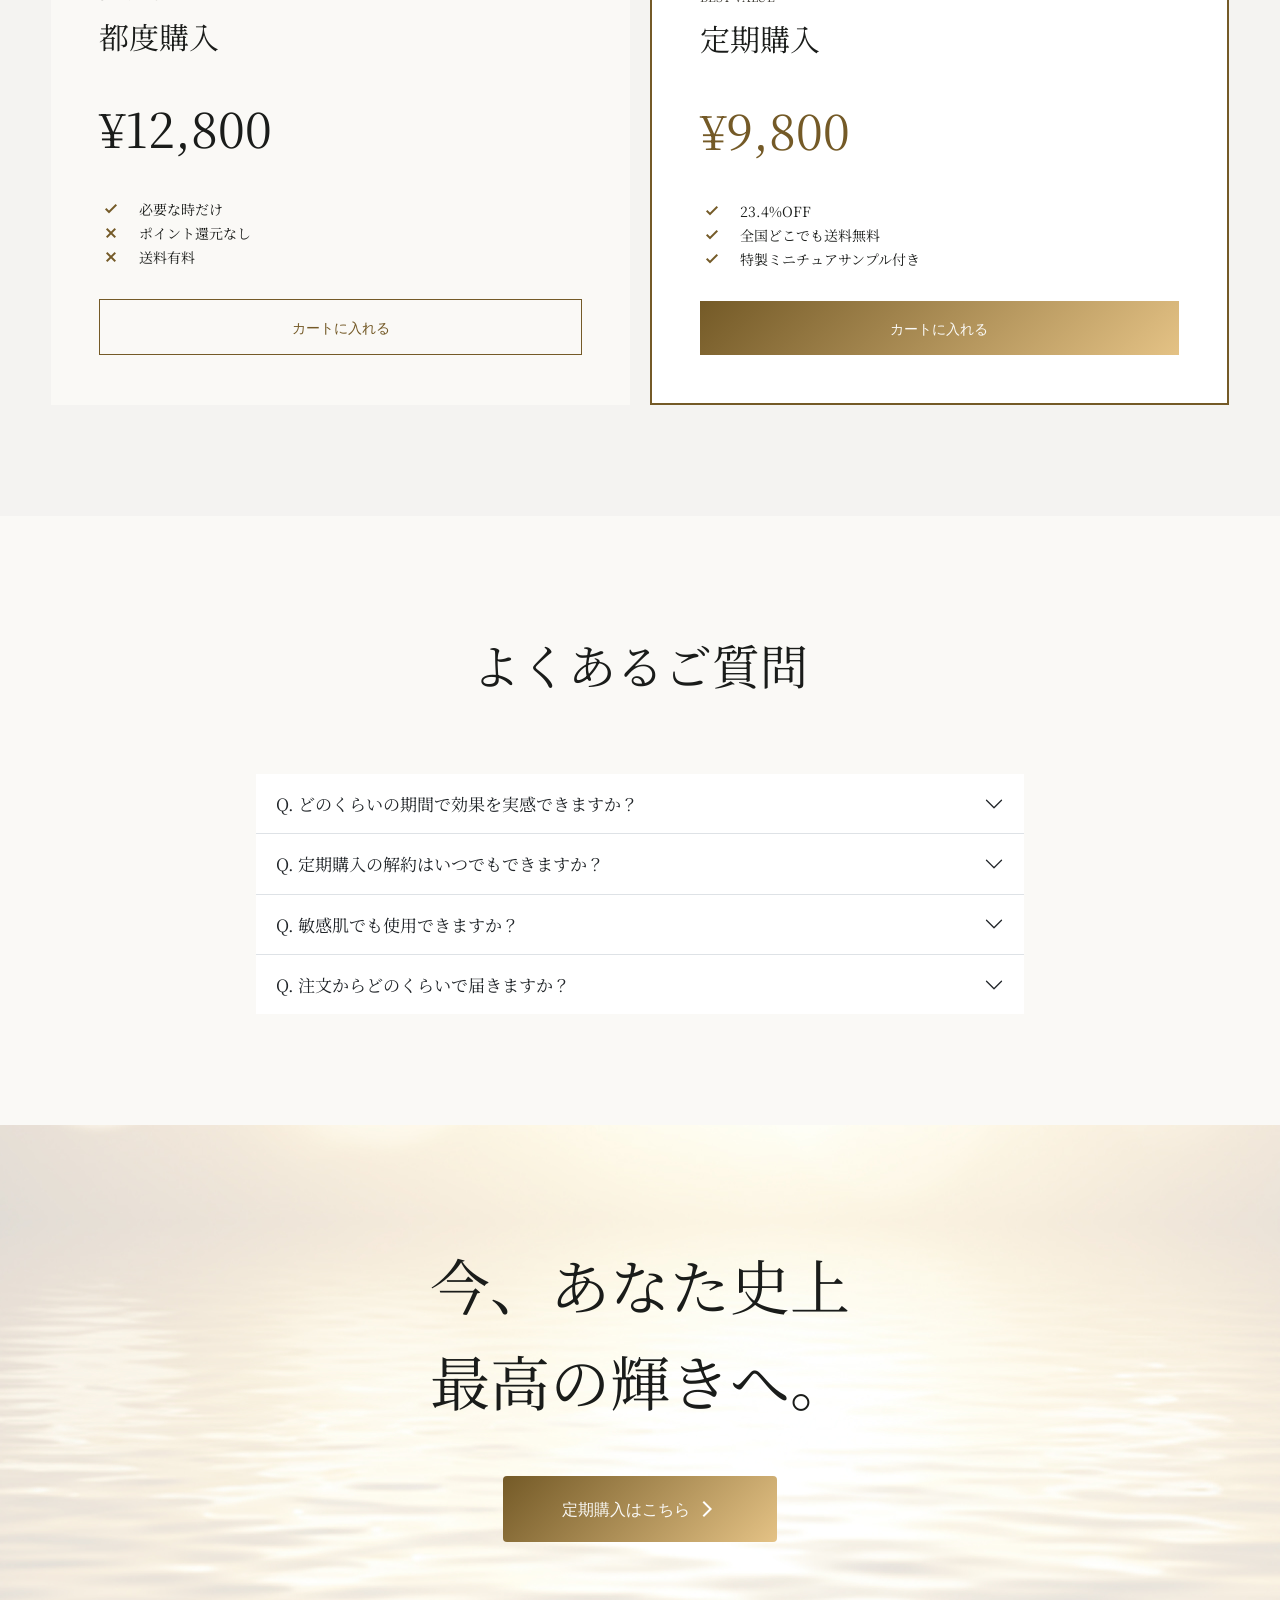
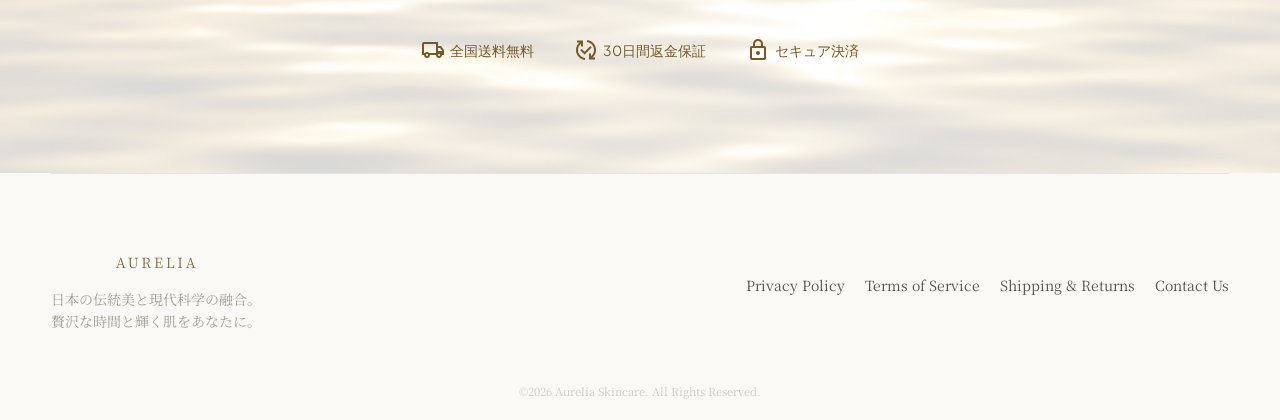
==== commit 6f1b4c7c: "CTAボタンに矢印アイコンを追加" ====
--- a/index.html
+++ b/index.html
@@ -1,430 +1,458 @@
 <!DOCTYPE html>
 <html lang="ja">
 
-    <head>
-        <meta charset="UTF-8">
-        <meta name="viewport" content="width=device-width, initial-scale=1.0">
-        <!-- Bootstrap -->
-        <link href="https://cdn.jsdelivr.net/npm/bootstrap@5.3.0/dist/css/bootstrap.min.css" rel="stylesheet">
-        <!-- css -->
-        <link rel="stylesheet" href="./css/reset.css">
-        <link rel="stylesheet" href="./css/style.css">
-        <!-- Google fonts -->
-        <link rel="preconnect" href="https://fonts.googleapis.com">
-        <link rel="preconnect" href="https://fonts.gstatic.com" crossorigin>
-        <link href="https://fonts.googleapis.com/css2?family=Noto+Serif+JP:wght@200..900&display=swap" rel="stylesheet">
-        <link rel="preconnect" href="https://fonts.googleapis.com">
-        <link rel="preconnect" href="https://fonts.gstatic.com" crossorigin>
-        <link
-            href="https://fonts.googleapis.com/css2?family=Plus+Jakarta+Sans:ital,wght@0,200..800;1,200..800&display=swap"
-            rel="stylesheet">
-        <!-- Google icons -->
-        <link href="https://fonts.googleapis.com/css2?family=Material+Symbols+Outlined" rel="stylesheet" />
-        <title>AURELIA</title>
-    </head>
-
-    <body>
-        <header class="wrapper">
-            <nav class="navbar navbar-expand-md">
-                <!-- ロゴ -->
-                <h1 class="navbar-brand m-0">
-                    <a href="./index.html">
-                        <img class="header-logo" src="./images/logo.svg" alt="AURELIA">
+<head>
+    <meta charset="UTF-8">
+    <meta name="viewport" content="width=device-width, initial-scale=1.0">
+    <!-- Bootstrap -->
+    <link href="https://cdn.jsdelivr.net/npm/bootstrap@5.3.0/dist/css/bootstrap.min.css" rel="stylesheet">
+    <!-- css -->
+    <link rel="stylesheet" href="./css/reset.css">
+    <link rel="stylesheet" href="./css/style.css">
+    <!-- Google fonts -->
+    <link rel="preconnect" href="https://fonts.googleapis.com">
+    <link rel="preconnect" href="https://fonts.gstatic.com" crossorigin>
+    <link href="https://fonts.googleapis.com/css2?family=Noto+Serif+JP:wght@200..900&display=swap" rel="stylesheet">
+    <link rel="preconnect" href="https://fonts.googleapis.com">
+    <link rel="preconnect" href="https://fonts.gstatic.com" crossorigin>
+    <link href="https://fonts.googleapis.com/css2?family=Plus+Jakarta+Sans:ital,wght@0,200..800;1,200..800&display=swap"
+        rel="stylesheet">
+    <!-- Google icons -->
+    <link href="https://fonts.googleapis.com/css2?family=Material+Symbols+Outlined" rel="stylesheet" />
+    <title>AURELIA</title>
+</head>
+
+<body>
+    <header class="wrapper">
+        <nav class="navbar navbar-expand-md">
+            <!-- ロゴ -->
+            <h1 class="navbar-brand m-0">
+                <a href="./index.html">
+                    <img class="header-logo" src="./images/logo.svg" alt="AURELIA">
+                </a>
+            </h1>
+
+            <!-- ハンバーガー -->
+            <button class="navbar-toggler" type="button" data-bs-toggle="collapse" data-bs-target="#navbarMenu"
+                aria-controls="navbarMenu" aria-expanded="false" aria-label="メニューを開く">
+                <span class="navbar-toggler-icon"></span>
+            </button>
+
+            <!-- メニュー -->
+            <div class="collapse navbar-collapse" id="navbarMenu">
+                <ul class="navbar-nav ms-auto align-items-md-center">
+
+                    <li class="nav-item font-heading">
+                        <a class="nav-link" href="./404.html">STORY</a>
+                    </li>
+
+                    <li class="nav-item font-heading">
+                        <a class="nav-link" href="./404.html">SCIENCE</a>
+                    </li>
+
+                    <li class="nav-item font-heading">
+                        <a class="nav-link" href="./404.html">PRODUCTS</a>
+                    </li>
+
+                    <li class="nav-item font-heading">
+                        <a class="nav-link" href="./404.html">REVIEWS</a>
+                    </li>
+
+                    <li class="nav-item ms-lg-3 mt-3 mt-lg-0 mb-3 mb-lg-0">
+                        <a class="header-btn" href="./404.html">
+                            SHOP
+                        </a>
+                    </li>
+                </ul>
+            </div>
+        </nav>
+    </header>
+
+    <main>
+        <div class="mv">
+            <div class="wrapper mv-container">
+                <p class="mv-title font-heading">
+                    内側から、<br />
+                    輝き満ちる肌。
+                </p>
+
+                <p class="mv-text font-heading">
+                    日本の美意識と先進科学の融合。<br>
+                    あなたの肌が持つ本来の輝きを目覚めさせる、至福のスキンケア体験を。
+                </p>
+
+                <div class="mv-btn">
+                    <a href="./404.html">
+                        今すぐ試す
                     </a>
-                </h1>
-
-                <!-- ハンバーガー -->
-                <button class="navbar-toggler" type="button" data-bs-toggle="collapse" data-bs-target="#navbarMenu"
-                    aria-controls="navbarMenu" aria-expanded="false" aria-label="メニューを開く">
-                    <span class="navbar-toggler-icon"></span>
-                </button>
-
-                <!-- メニュー -->
-                <div class="collapse navbar-collapse" id="navbarMenu">
-                    <ul class="navbar-nav ms-auto align-items-md-center">
-
-                        <li class="nav-item font-heading">
-                            <a class="nav-link" href="./404.html">STORY</a>
-                        </li>
-
-                        <li class="nav-item font-heading">
-                            <a class="nav-link" href="./404.html">SCIENCE</a>
-                        </li>
-
-                        <li class="nav-item font-heading">
-                            <a class="nav-link" href="./404.html">PRODUCTS</a>
-                        </li>
-
-                        <li class="nav-item font-heading">
-                            <a class="nav-link" href="./404.html">REVIEWS</a>
-                        </li>
-
-                        <li class="nav-item ms-lg-3 mt-3 mt-lg-0 mb-3 mb-lg-0">
-                            <a class="header-btn" href="./404.html">
-                                SHOP
-                            </a>
-                        </li>
-                    </ul>
-                </div>
+
+                    <span class="material-symbols-outlined text-white fs-5">
+                        arrow_forward_ios
+                    </span>
+                </div>
+            </div>
+        </div>
+
+        <!-- Product Appeal sec -->
+        <section class="appeal wrapper">
+            <div class="appeal-container">
+                <div class="titles">
+                    <p class="section-subtitle">INGREDIENT FOCUS</p>
+                    <h2 class="appeal-main-title">
+                        自然と化学の<br>
+                        高度な調和。
+                    </h2>
+                </div>
+
+                <div class="appeal-items">
+                    <article>
+                        <span class="material-symbols-outlined">
+                            diamond_shine
+                        </span>
+                        <h3 class="appeal-title">
+                            厳選された和漢植物
+                        </h3>
+                        <p class="appeal-text">
+                            古来より愛されてきた和漢エキスを現代の技術で精製。肌荒れを防ぎ、キメの整った健やかな肌へ。
+                        </p>
+                    </article>
+
+                    <article>
+                        <span class="material-symbols-outlined">
+                            science
+                        </span>
+                        <h3 class="appeal-title">
+                            高浸透ナノカプセル
+                        </h3>
+                        <p class="appeal-text">
+                            美容成分を角質層のすみずみまで届ける独自設計。持続的な潤いとハリを与えます。
+                        </p>
+                    </article>
+
+                    <article>
+                        <span class="material-symbols-outlined">
+                            eco
+                        </span>
+                        <h3 class="appeal-title">
+                            肌に優しい処方設計
+                        </h3>
+                        <p class="appeal-text">
+                            敏感肌の方も安心してお使いいだけるよう、パラベン、合成着色料、香料を排除しました。
+                        </p>
+                    </article>
+                </div>
+            </div>
+        </section>
+
+        <!-- Result -->
+        <section class="result">
+            <div class="result-container wrapper">
+                <div class="titles">
+                    <p class="section-subtitle">CLINICAL RESULTS</p>
+                    <h2 class="section-title-strong">
+                        4週間で、確かな変化を。
+                    </h2>
+                </div>
+
+                <div class="result-img">
+                    <img src="./images/img-beforeskin.png" alt="ビフォー">
+                    <img src="./images/img-afterskin.png" alt="アフター">
+                </div>
+
+                <ul class="result-list">
+                    <li class="result-items">
+                        <p class="result-value">94%</p>
+                        <p class="result-text">潤いを実感</p>
+                    </li>
+                    <li class="result-items">
+                        <p class="result-value">89%</p>
+                        <p class="result-text">ハリ・弾力改善</p>
+                    </li>
+                    <li class="result-items">
+                        <p class="result-value">92%</p>
+                        <p class="result-text">キメの整い</p>
+                    </li>
+                </ul>
+            </div>
+        </section>
+
+        <!-- Customer Voice sec -->
+        <section class="voices wrapper">
+            <div class="titles">
+                <p class="section-subtitle">VERIFIED VOICES</p>
+                <h2 class="section-title">
+                    美しさを手にした、<br>
+                    喜びの声。
+                </h2>
+            </div>
+
+            <ul class="voice-list">
+                <li class="voice-card">
+                    <span class="material-symbols-outlined">
+                        award_star
+                    </span>
+                    <p class="voice-text">
+                        「使い始めてから、朝の肌の感触が明らかに変わりました。まるでエステ帰りのような透明感に感動しています。」
+                    </p>
+                    <p class="voice-user">30代/女性</p>
+                </li>
+
+                <li class="voice-card">
+                    <span class="material-symbols-outlined">
+                        award_star
+                    </span>
+                    <p class="voice-text">
+                        「敏感肌の私でも安心して使えました。ベタつかないのに、奥までしっかり潤う感覚がたまりません。」
+                    </p>
+                    <p class="voice-user">40代/女性</p>
+                </li>
+
+                <li class="voice-card">
+                    <span class="material-symbols-outlined">
+                        award_star
+                    </span>
+                    <p class="voice-text">
+                        「敏感肌の私でも安心して使えました。ベタつかないのに、奥までしっかり潤う感覚がたまりません。」
+                    </p>
+                    <p class="voice-user">20代/女性</p>
+                </li>
+            </ul>
+        </section>
+
+        <!-- Subscription Plan sec -->
+        <section class="plan">
+            <div class="plan-container wrapper">
+                <h2 class="section-title-strong plan-title">
+                    選べる購入プラン。
+                </h2>
+
+                <div class="plan-card">
+                    <div class="plan-card-standard">
+                        <p class="plan-card-standard-title">
+                            都度購入
+                        </p>
+
+                        <p class="plan-card-price">
+                            ¥12,800
+                        </p>
+
+                        <ul class="plan-card-list">
+                            <li class="plan-card-items">
+                                <span class="material-symbols-outlined">
+                                    check_small
+                                </span>
+                                <p>必要な時だけ</p>
+                            </li>
+
+                            <li class="plan-card-items">
+                                <span class="material-symbols-outlined">
+                                    close_small
+                                </span>
+                                <p>ポイント還元なし</p>
+                            </li>
+
+                            <li class="plan-card-items">
+                                <span class="material-symbols-outlined">
+                                    close_small
+                                </span>
+                                <p>送料有料</p>
+                            </li>
+                        </ul>
+                        <a class="plan-card-standard-btn" href="./404.html">カートに入れる</a>
+                    </div>
+
+                    <div class="plan-card-best">
+                        <p class="plan-card-best-title">
+                            定期購入
+                        </p>
+                        <p class="plan-card-best-price">
+                            ¥9,800
+                        </p>
+                        <ul class="plan-card-list">
+                            <li class="plan-card-items">
+                                <span class="material-symbols-outlined">
+                                    check_small
+                                </span>
+                                <p>23.4%OFF</p>
+                            </li>
+                            <li class="plan-card-items">
+                                <span class="material-symbols-outlined">
+                                    check_small
+                                </span>
+                                <p>全国どこでも送料無料</p>
+                            </li>
+                            <li class="plan-card-items">
+                                <span class="material-symbols-outlined">
+                                    check_small
+                                </span>
+                                <p>特製ミニチュアサンプル付き</p>
+                            </li>
+                        </ul>
+                        <a class="plan-card-best-btn" href="./404.html">カートに入れる</a>
+                    </div>
+                </div>
+            </div>
+        </section>
+
+        <!-- FAQ sec -->
+        <section class="faq wrapper">
+            <h2 class="section-title faq-title">よくあるご質問</h2>
+            <div class="accordion accordion-flush" id="accordionFlushExample">
+                <div class="accordion-item">
+                    <h2 class="accordion-header">
+                        <button class="accordion-button collapsed" type="button" data-bs-toggle="collapse"
+                            data-bs-target="#flush-collapseOne" aria-expanded="false" aria-controls="flush-collapseOne">
+                            Q. どのくらいの期間で効果を実感できますか？
+                        </button>
+                    </h2>
+
+                    <div id="flush-collapseOne" class="accordion-collapse collapse"
+                        data-bs-parent="#accordionFlushExample">
+                        <div class="accordion-body">
+                            個人差はございますが、早い方ではご使用開始から約1〜2週間ほどで肌のうるおいやなめらかさの変化を実感される方が多くいらっしゃいます。<br>
+                            より確かな実感のためには、肌のターンオーバーに合わせて約1ヶ月以上の継続使用をおすすめしております。
+                        </div>
+                    </div>
+                </div>
+
+                <div class="accordion-item">
+                    <h2 class="accordion-header">
+                        <button class="accordion-button collapsed" type="button" data-bs-toggle="collapse"
+                            data-bs-target="#flush-collapseTwo" aria-expanded="false" aria-controls="flush-collapseTwo">
+                            Q. 定期購入の解約はいつでもできますか？
+                        </button>
+                    </h2>
+
+                    <div id="flush-collapseTwo" class="accordion-collapse collapse"
+                        data-bs-parent="#accordionFlushExample">
+                        <div class="accordion-body">
+                            はい、次回発送予定日の○日前までにご連絡いただければ、いつでも解約が可能です。<br>
+                            回数の縛りなどは設けておりませんので、安心してお試しいただけます。
+                        </div>
+                    </div>
+                </div>
+
+                <div class="accordion-item">
+                    <h2 class="accordion-header">
+                        <button class="accordion-button collapsed" type="button" data-bs-toggle="collapse"
+                            data-bs-target="#flush-collapseThree" aria-expanded="false"
+                            aria-controls="flush-collapseThree">
+                            Q. 敏感肌でも使用できますか？
+                        </button>
+                    </h2>
+
+                    <div id="flush-collapseThree" class="accordion-collapse collapse"
+                        data-bs-parent="#accordionFlushExample">
+                        <div class="accordion-body">
+                            肌へのやさしさを考えた処方設計となっており、敏感肌の方にもご使用いただけるよう配慮しております。<br>
+                            ただし、すべての方に刺激が起こらないわけではないため、ご心配な方はご使用前にパッチテストをおすすめしております。
+                        </div>
+                    </div>
+                </div>
+
+                <div class="accordion-item">
+                    <h2 class="accordion-header">
+                        <button class="accordion-button collapsed" type="button" data-bs-toggle="collapse"
+                            data-bs-target="#flush-collapseFour" aria-expanded="false"
+                            aria-controls="flush-collapseFour">
+                            Q. 注文からどのくらいで届きますか？
+                        </button>
+                    </h2>
+
+                    <div id="flush-collapseFour" class="accordion-collapse collapse"
+                        data-bs-parent="#accordionFlushExample">
+                        <div class="accordion-body">
+                            通常、ご注文確定後2〜5営業日以内に発送いたします。<br>
+                            お住まいの地域や配送状況により前後する場合がございますが、発送完了後に追跡番号をご案内いたしますのでご安心ください。
+                        </div>
+                    </div>
+                </div>
+            </div>
+        </section>
+
+        <!-- Final CTA sec -->
+        <section class="cta">
+            <div class="cta-container wrapper ">
+                <p class="cta-title">
+                    今、あなた史上<br>
+                    最高の輝きへ。
+                </p>
+
+                <div class="cta-btn">
+                    <a href="./404.html">
+                        定期購入はこちら
+                    </a>
+
+                    <span class="material-symbols-outlined text-white fs-5">
+                        arrow_forward_ios
+                    </span>
+                </div>
+
+                <ul class="cta-list">
+                    <li class="cta-items">
+                        <span class="material-symbols-outlined">
+                            local_shipping
+                        </span>
+                        <p>全国送料無料</p>
+                    </li>
+
+                    <li class="cta-items">
+                        <span class="material-symbols-outlined">
+                            published_with_changes
+                        </span>
+                        <p>30日間返金保証</p>
+                    </li>
+
+                    <li class="cta-items">
+                        <span class="material-symbols-outlined">
+                            lock
+                        </span>
+                        <p>セキュア決済</p>
+                    </li>
+                </ul>
+            </div>
+        </section>
+    </main>
+
+    <!-- footer -->
+    <footer class="wrapper">
+        <div class="footer-container">
+            <div class="footer-title">
+                <a href="./index.html">
+                    <img class="footer-img" src="./images/logo.svg" alt="AURELIA">
+                </a>
+                <p class="footer-text">
+                    日本の伝統美と現代科学の融合。<br>
+                    贅沢な時間と輝く肌をあなたに。
+                </p>
+            </div>
+
+            <nav>
+                <ul class="footer-list">
+                    <li class="footer-items">
+                        <a href="./404.html">Privacy Policy</a>
+                    </li>
+
+                    <li class="footer-items">
+                        <a href="./404.html">Terms of Service</a>
+                    </li>
+
+                    <li class="footer-items">
+                        <a href="./404.html">Shipping & Returns</a>
+                    </li>
+
+                    <li class="footer-items">
+                        <a href="./404.html">Contact Us</a>
+                    </li>
+                </ul>
             </nav>
-        </header>
-
-        <main>
-            <div class="mv">
-                <div class="wrapper mv-container">
-                    <p class="mv-title font-heading">
-                        内側から、<br />
-                        輝き満ちる肌。
-                    </p>
-                    <p class="mv-text font-heading">
-                        日本の美意識と先進科学の融合。<br>
-                        あなたの肌が持つ本来の輝きを目覚めさせる、至福のスキンケア体験を。
-                    </p>
-                    <a class="mv-btn" href="./404.html">今すぐ試す</a>
-                </div>
-            </div>
-
-            <!-- Product Appeal -->
-            <section class="appeal wrapper">
-                <div class="appeal-container">
-                    <div class="titles">
-                        <p class="section-subtitle">INGREDIENT FOCUS</p>
-                        <h2 class="appeal-main-title">
-                            自然と化学の<br>
-                            高度な調和。
-                        </h2>
-                    </div>
-
-                    <div class="appeal-items">
-                        <article>
-                            <span class="material-symbols-outlined">
-                                diamond_shine
-                            </span>
-                            <h3 class="appeal-title">
-                                厳選された和漢植物
-                            </h3>
-                            <p class="appeal-text">
-                                古来より愛されてきた和漢エキスを現代の技術で精製。肌荒れを防ぎ、キメの整った健やかな肌へ。
-                            </p>
-                        </article>
-
-                        <article>
-                            <span class="material-symbols-outlined">
-                                science
-                            </span>
-                            <h3 class="appeal-title">
-                                高浸透ナノカプセル
-                            </h3>
-                            <p class="appeal-text">
-                                美容成分を角質層のすみずみまで届ける独自設計。持続的な潤いとハリを与えます。
-                            </p>
-                        </article>
-
-                        <article>
-                            <span class="material-symbols-outlined">
-                                eco
-                            </span>
-                            <h3 class="appeal-title">
-                                肌に優しい処方設計
-                            </h3>
-                            <p class="appeal-text">
-                                敏感肌の方も安心してお使いいだけるよう、パラベン、合成着色料、香料を排除しました。
-                            </p>
-                        </article>
-                    </div>
-                </div>
-            </section>
-
-            <!-- Result -->
-            <section class="result">
-                <div class="result-container wrapper">
-                    <div class="titles">
-                        <p class="section-subtitle">CLINICAL RESULTS</p>
-                        <h2 class="section-title-strong">
-                            4週間で、確かな変化を。
-                        </h2>
-                    </div>
-
-                    <div class="result-img">
-                        <img src="./images/img-beforeskin.png" alt="ビフォー">
-                        <img src="./images/img-afterskin.png" alt="アフター">
-                    </div>
-
-                    <ul class="result-list">
-                        <li class="result-items">
-                            <p class="result-value">94%</p>
-                            <p class="result-text">潤いを実感</p>
-                        </li>
-                        <li class="result-items">
-                            <p class="result-value">89%</p>
-                            <p class="result-text">ハリ・弾力改善</p>
-                        </li>
-                        <li class="result-items">
-                            <p class="result-value">92%</p>
-                            <p class="result-text">キメの整い</p>
-                        </li>
-                    </ul>
-                </div>
-            </section>
-
-            <!-- Customer Voice -->
-            <section class="voices wrapper">
-                <div class="titles">
-                    <p class="section-subtitle">VERIFIED VOICES</p>
-                    <h2 class="section-title">
-                        美しさを手にした、<br>
-                        喜びの声。
-                    </h2>
-                </div>
-
-                <ul class="voice-list">
-                    <li class="voice-card">
-                        <span class="material-symbols-outlined">
-                            award_star
-                        </span>
-                        <p class="voice-text">
-                            「使い始めてから、朝の肌の感触が明らかに変わりました。まるでエステ帰りのような透明感に感動しています。」
-                        </p>
-                        <p class="voice-user">30代/女性</p>
-                    </li>
-
-                    <li class="voice-card">
-                        <span class="material-symbols-outlined">
-                            award_star
-                        </span>
-                        <p class="voice-text">
-                            「敏感肌の私でも安心して使えました。ベタつかないのに、奥までしっかり潤う感覚がたまりません。」
-                        </p>
-                        <p class="voice-user">40代/女性</p>
-                    </li>
-
-                    <li class="voice-card">
-                        <span class="material-symbols-outlined">
-                            award_star
-                        </span>
-                        <p class="voice-text">
-                            「敏感肌の私でも安心して使えました。ベタつかないのに、奥までしっかり潤う感覚がたまりません。」
-                        </p>
-                        <p class="voice-user">20代/女性</p>
-                    </li>
-                </ul>
-            </section>
-
-            <!-- Subscription Plan -->
-            <section class="plan">
-                <div class="plan-container wrapper">
-                    <h2 class="section-title-strong plan-title">
-                        選べる購入プラン。
-                    </h2>
-
-                    <div class="plan-card">
-                        <div class="plan-card-standard">
-                            <p class="plan-card-standard-title">
-                                都度購入
-                            </p>
-                            <p class="plan-card-price">
-                                ¥12,800
-                            </p>
-                            <ul class="plan-card-list">
-                                <li class="plan-card-items">
-                                    <span class="material-symbols-outlined">
-                                        check_small
-                                    </span>
-                                    <p>必要な時だけ</p>
-                                </li>
-                                <li class="plan-card-items">
-                                    <span class="material-symbols-outlined">
-                                        close_small
-                                    </span>
-                                    <p>ポイント還元なし</p>
-                                </li>
-                                <li class="plan-card-items">
-                                    <span class="material-symbols-outlined">
-                                        close_small
-                                    </span>
-                                    <p>送料有料</p>
-                                </li>
-                            </ul>
-                            <a class="plan-card-standard-btn" href="./404.html">カートに入れる</a>
-                        </div>
-
-                        <div class="plan-card-best">
-                            <p class="plan-card-best-title">
-                                定期購入
-                            </p>
-                            <p class="plan-card-best-price">
-                                ¥9,800
-                            </p>
-                            <ul class="plan-card-list">
-                                <li class="plan-card-items">
-                                    <span class="material-symbols-outlined">
-                                        check_small
-                                    </span>
-                                    <p>23.4%OFF</p>
-                                </li>
-                                <li class="plan-card-items">
-                                    <span class="material-symbols-outlined">
-                                        check_small
-                                    </span>
-                                    <p>全国どこでも送料無料</p>
-                                </li>
-                                <li class="plan-card-items">
-                                    <span class="material-symbols-outlined">
-                                        check_small
-                                    </span>
-                                    <p>特製ミニチュアサンプル付き</p>
-                                </li>
-                            </ul>
-                            <a class="plan-card-best-btn" href="./404.html">カートに入れる</a>
-                        </div>
-                    </div>
-                </div>
-            </section>
-
-            <!-- FAQ -->
-            <section class="faq wrapper">
-                <h2 class="section-title faq-title">よくあるご質問</h2>
-                <div class="accordion accordion-flush" id="accordionFlushExample">
-                    <div class="accordion-item">
-                        <h2 class="accordion-header">
-                            <button class="accordion-button collapsed" type="button" data-bs-toggle="collapse"
-                                data-bs-target="#flush-collapseOne" aria-expanded="false"
-                                aria-controls="flush-collapseOne">
-                                どのくらいの期間で効果を実感できますか？
-                            </button>
-                        </h2>
-                        <div id="flush-collapseOne" class="accordion-collapse collapse"
-                            data-bs-parent="#accordionFlushExample">
-                            <div class="accordion-body">
-                                個人差はございますが、早い方ではご使用開始から約1〜2週間ほどで肌のうるおいやなめらかさの変化を実感される方が多くいらっしゃいます。<br>
-                                より確かな実感のためには、肌のターンオーバーに合わせて約1ヶ月以上の継続使用をおすすめしております。
-                            </div>
-                        </div>
-                    </div>
-
-                    <div class="accordion-item">
-                        <h2 class="accordion-header">
-                            <button class="accordion-button collapsed" type="button" data-bs-toggle="collapse"
-                                data-bs-target="#flush-collapseTwo" aria-expanded="false"
-                                aria-controls="flush-collapseTwo">
-                                定期購入の解約はいつでもできますか？
-                            </button>
-                        </h2>
-                        <div id="flush-collapseTwo" class="accordion-collapse collapse"
-                            data-bs-parent="#accordionFlushExample">
-                            <div class="accordion-body">
-                                はい、次回発送予定日の○日前までにご連絡いただければ、いつでも解約が可能です。<br>
-                                回数の縛りなどは設けておりませんので、安心してお試しいただけます。
-                            </div>
-                        </div>
-                    </div>
-
-                    <div class="accordion-item">
-                        <h2 class="accordion-header">
-                            <button class="accordion-button collapsed" type="button" data-bs-toggle="collapse"
-                                data-bs-target="#flush-collapseThree" aria-expanded="false"
-                                aria-controls="flush-collapseThree">
-                                敏感肌でも使用できますか？
-                            </button>
-                        </h2>
-                        <div id="flush-collapseThree" class="accordion-collapse collapse"
-                            data-bs-parent="#accordionFlushExample">
-                            <div class="accordion-body">
-                                肌へのやさしさを考えた処方設計となっており、敏感肌の方にもご使用いただけるよう配慮しております。<br>
-                                ただし、すべての方に刺激が起こらないわけではないため、ご心配な方はご使用前にパッチテストをおすすめしております。
-                            </div>
-                        </div>
-                    </div>
-
-                    <div class="accordion-item">
-                        <h2 class="accordion-header">
-                            <button class="accordion-button collapsed" type="button" data-bs-toggle="collapse"
-                                data-bs-target="#flush-collapseFour" aria-expanded="false"
-                                aria-controls="flush-collapseFour">
-                                注文からどのくらいで届きますか？
-                            </button>
-                        </h2>
-                        <div id="flush-collapseFour" class="accordion-collapse collapse"
-                            data-bs-parent="#accordionFlushExample">
-                            <div class="accordion-body">
-                                通常、ご注文確定後2〜5営業日以内に発送いたします。<br>
-                                お住まいの地域や配送状況により前後する場合がございますが、発送完了後に追跡番号をご案内いたしますのでご安心ください。
-                            </div>
-                        </div>
-                    </div>
-                </div>
-            </section>
-
-            <!-- Final CTA -->
-            <section class="cta">
-                <div class="cta-container wrapper">
-                    <p class="cta-title">
-                        今、あなた史上<br>
-                        最高の輝きへ。
-                    </p>
-
-                    <a class="cta-btn" href="./404.html">今すぐ定期購入で始める</a>
-
-                    <ul class="cta-list">
-                        <li class="cta-items">
-                            <span class="material-symbols-outlined">
-                                local_shipping
-                            </span>
-                            <p>全国送料無料</p>
-                        </li>
-
-                        <li class="cta-items">
-                            <span class="material-symbols-outlined">
-                                published_with_changes
-                            </span>
-                            <p>30日間返金保証</p>
-                        </li>
-
-                        <li class="cta-items">
-                            <span class="material-symbols-outlined">
-                                lock
-                            </span>
-                            <p>セキュア決済</p>
-                        </li>
-                    </ul>
-                </div>
-            </section>
-        </main>
-
-        <footer class="wrapper">
-            <div class="footer-container">
-                <div class="footer-title">
-                    <a href="./index.html">
-                        <img class="footer-img" src="./images/logo.svg" alt="AURELIA">
-                    </a>
-                    <p class="footer-text">
-                        日本の伝統美と現代科学の融合。<br>
-                        贅沢な時間と輝く肌をあなたに。
-                    </p>
-                </div>
-
-                <nav>
-                    <ul class="footer-list">
-                        <li class="footer-items">
-                            <a href="./404.html">Privacy Policy</a>
-                        </li>
-                        <li class="footer-items">
-                            <a href="./404.html">Terms of Service</a>
-                        </li>
-                        <li class="footer-items">
-                            <a href="./404.html">Shipping & Returns</a>
-                        </li>
-                        <li class="footer-items">
-                            <a href="./404.html">Contact Us</a>
-                        </li>
-                    </ul>
-                </nav>
-            </div>
-            <small>&copy;2026 Aurelia Skincare. All Rights Reserved.</small>
-        </footer>
-
-        <!-- Bootstrap -->
-        <script src="https://cdn.jsdelivr.net/npm/bootstrap@5.3.0/dist/js/bootstrap.bundle.min.js"></script>
-    </body>
+        </div>
+
+        <small>&copy;2026 Aurelia Skincare. All Rights Reserved.</small>
+    </footer>
+
+    <!-- Bootstrap -->
+    <script src="https://cdn.jsdelivr.net/npm/bootstrap@5.3.0/dist/js/bootstrap.bundle.min.js"></script>
+</body>
 
 </html>
--- a/css/style.css
+++ b/css/style.css
@@ -70,7 +70,6 @@
 .mv-btn,
 .plan-card-standard-btn,
 .plan-card-best-btn,
-.cta-btn,
 .nf-btn {
     display: inline-block;
 }
@@ -129,7 +128,7 @@
 /* -- index.html main -- */
 /* mv */
 .mv {
-    background: url(/images/img-mv.jpg) no-repeat center/cover;
+    background: url(../images/img-mv.jpg) no-repeat center/cover;
     width: 100%;
     height: 600px;
 }
@@ -162,8 +161,13 @@
     font-weight: medium;
     background: linear-gradient(135deg, #745A27, #E4C285);
     border-radius: 4px;
-    width: 25%;
-    text-align: center;
+    width: clamp(8.125rem, 4.384rem + 15.962vw, 18.75rem);
+    text-align: center;
+    display: flex;
+    flex-direction: row;
+    align-items: center;
+    justify-content: center;
+    gap: 0.5rem;
 
     &:hover {
         opacity: 0.8;
@@ -416,8 +420,15 @@
 
 /* Final CTA */
 .cta {
-    background: url(/images/img-goldocean.jpg) no-repeat center/cover;
+    background: url(../images/img-goldocean.jpg) no-repeat center/cover;
     padding: clamp(3.75rem, 2.430rem + 5.634vw, 7.5rem) 0;
+    text-align: center;
+}
+
+.cta-container {
+    display: flex;
+    flex-direction: column;
+    align-items: center;
     text-align: center;
 }
 
@@ -433,9 +444,15 @@
     color: var(--white);
     text-align: center;
     font-weight: medium;
-    padding: clamp(0.75rem, 0.439rem + 1.326vw, 1.5rem) clamp(2.5rem, 1.878rem + 2.652vw, 4rem);
+    padding: clamp(0.5rem, 0.189rem + 1.326vw, 1.25rem) clamp(1rem, 0.171rem + 3.536vw, 3rem);
     border-radius: 4px;
     margin-bottom: clamp(5rem, 4.586rem + 1.768vw, 6rem);
+    width: clamp(8.125rem, 4.384rem + 15.962vw, 18.75rem);
+    display: flex;
+    flex-direction: row;
+    justify-content: center;
+    align-items: center;
+    gap: 0.5rem;
 
     &:hover {
         opacity: 0.6;
@@ -549,12 +566,6 @@
 /* -- レスポンシブ -- */
 @media screen and (min-width: 768px) {
 
-    /* -- mv -- */
-    .mv-btn {
-        max-width: 300px;
-    }
-
-
     /* -- Product Appeal -- */
     .appeal-container {
         flex-direction: row;
@@ -610,6 +621,10 @@
     }
 
     /* -- Final CTA -- */
+    .cta-btn {
+        max-width: 300px;
+    }
+
     .cta-list {
         flex-direction: row;
         justify-content: center;
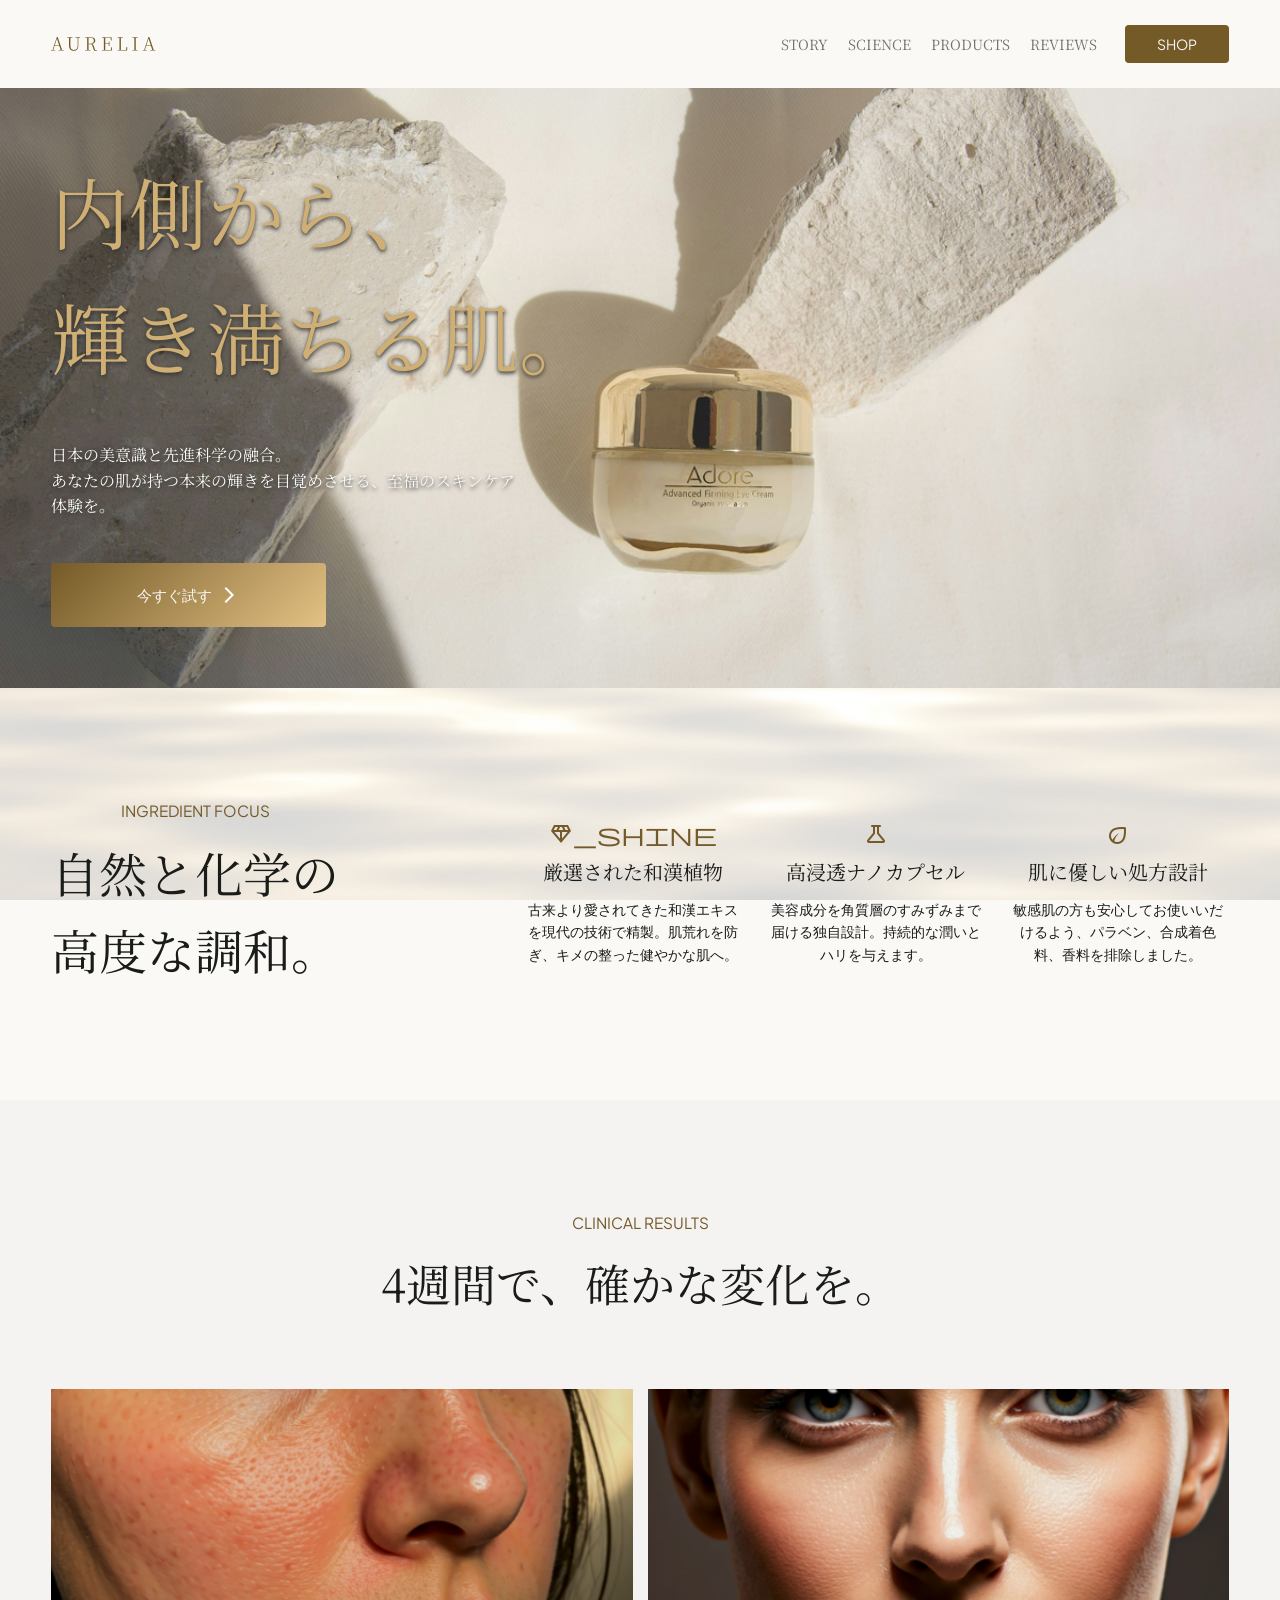
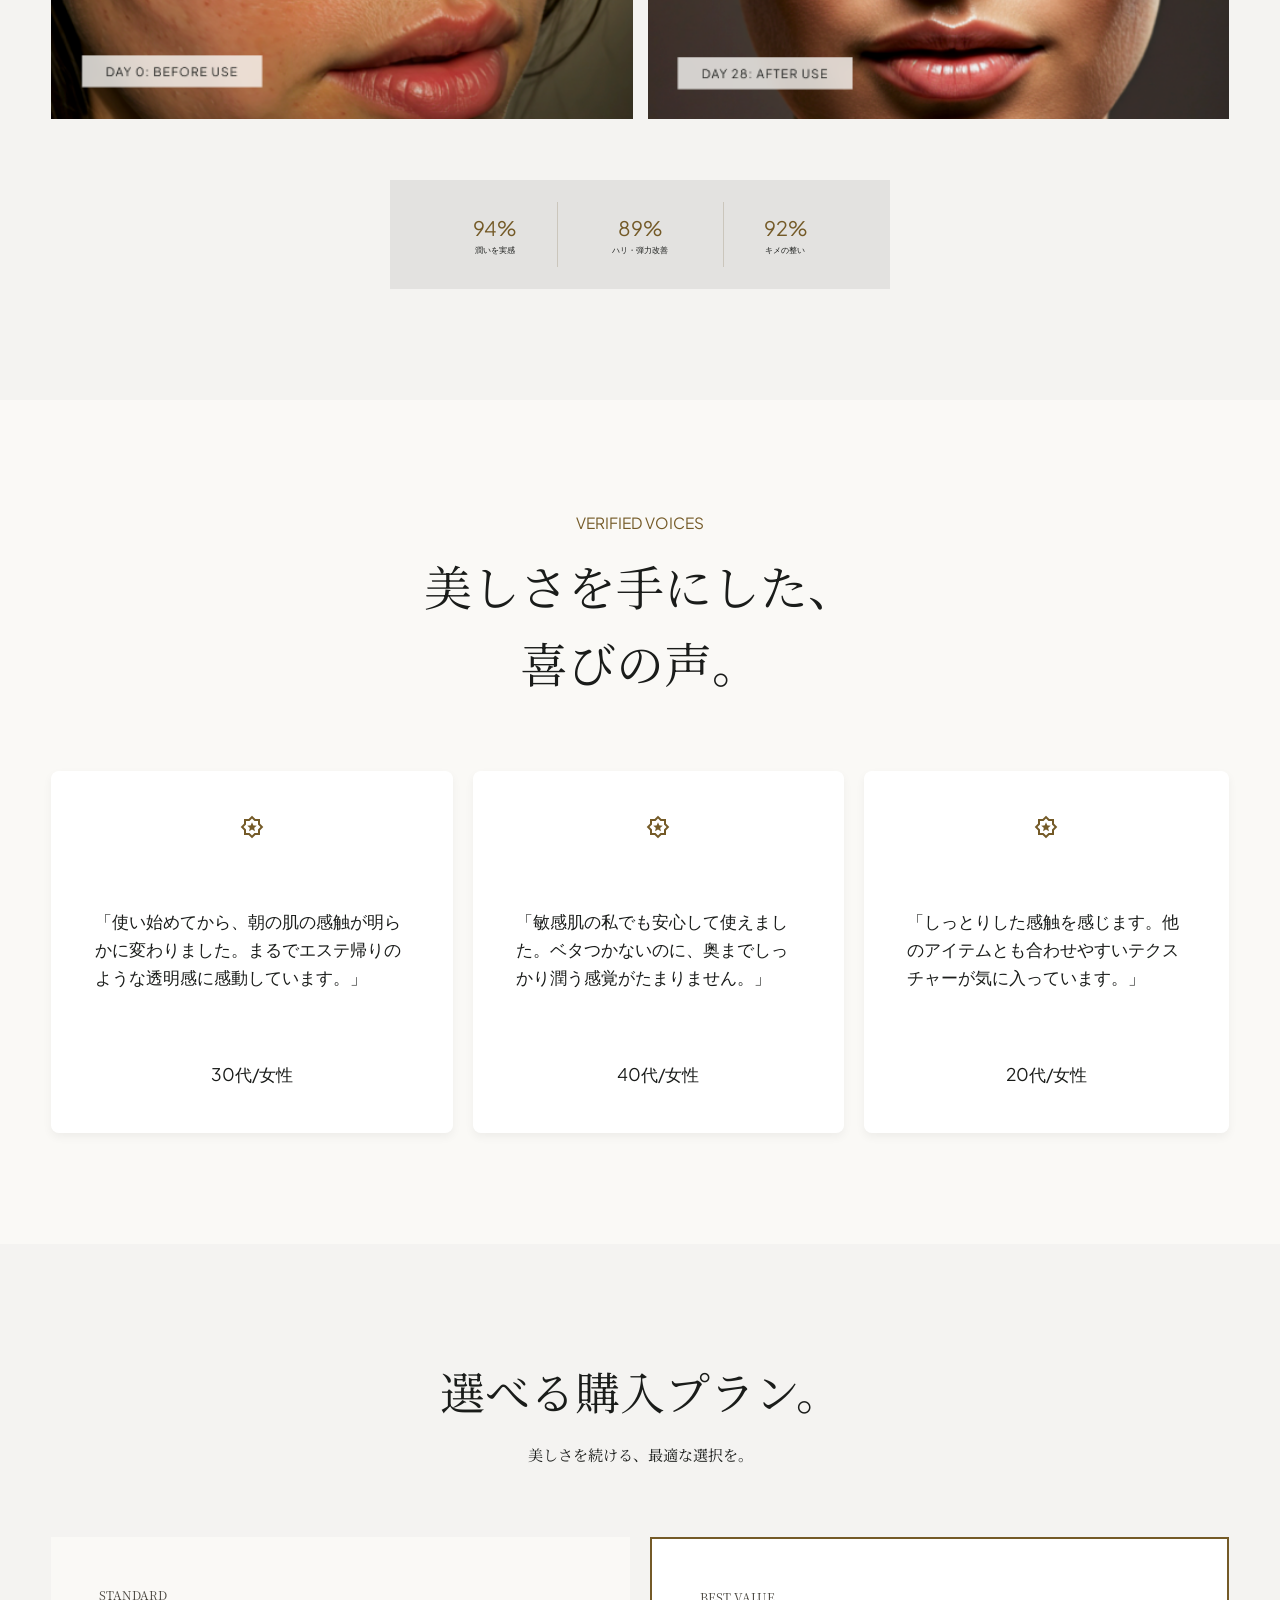
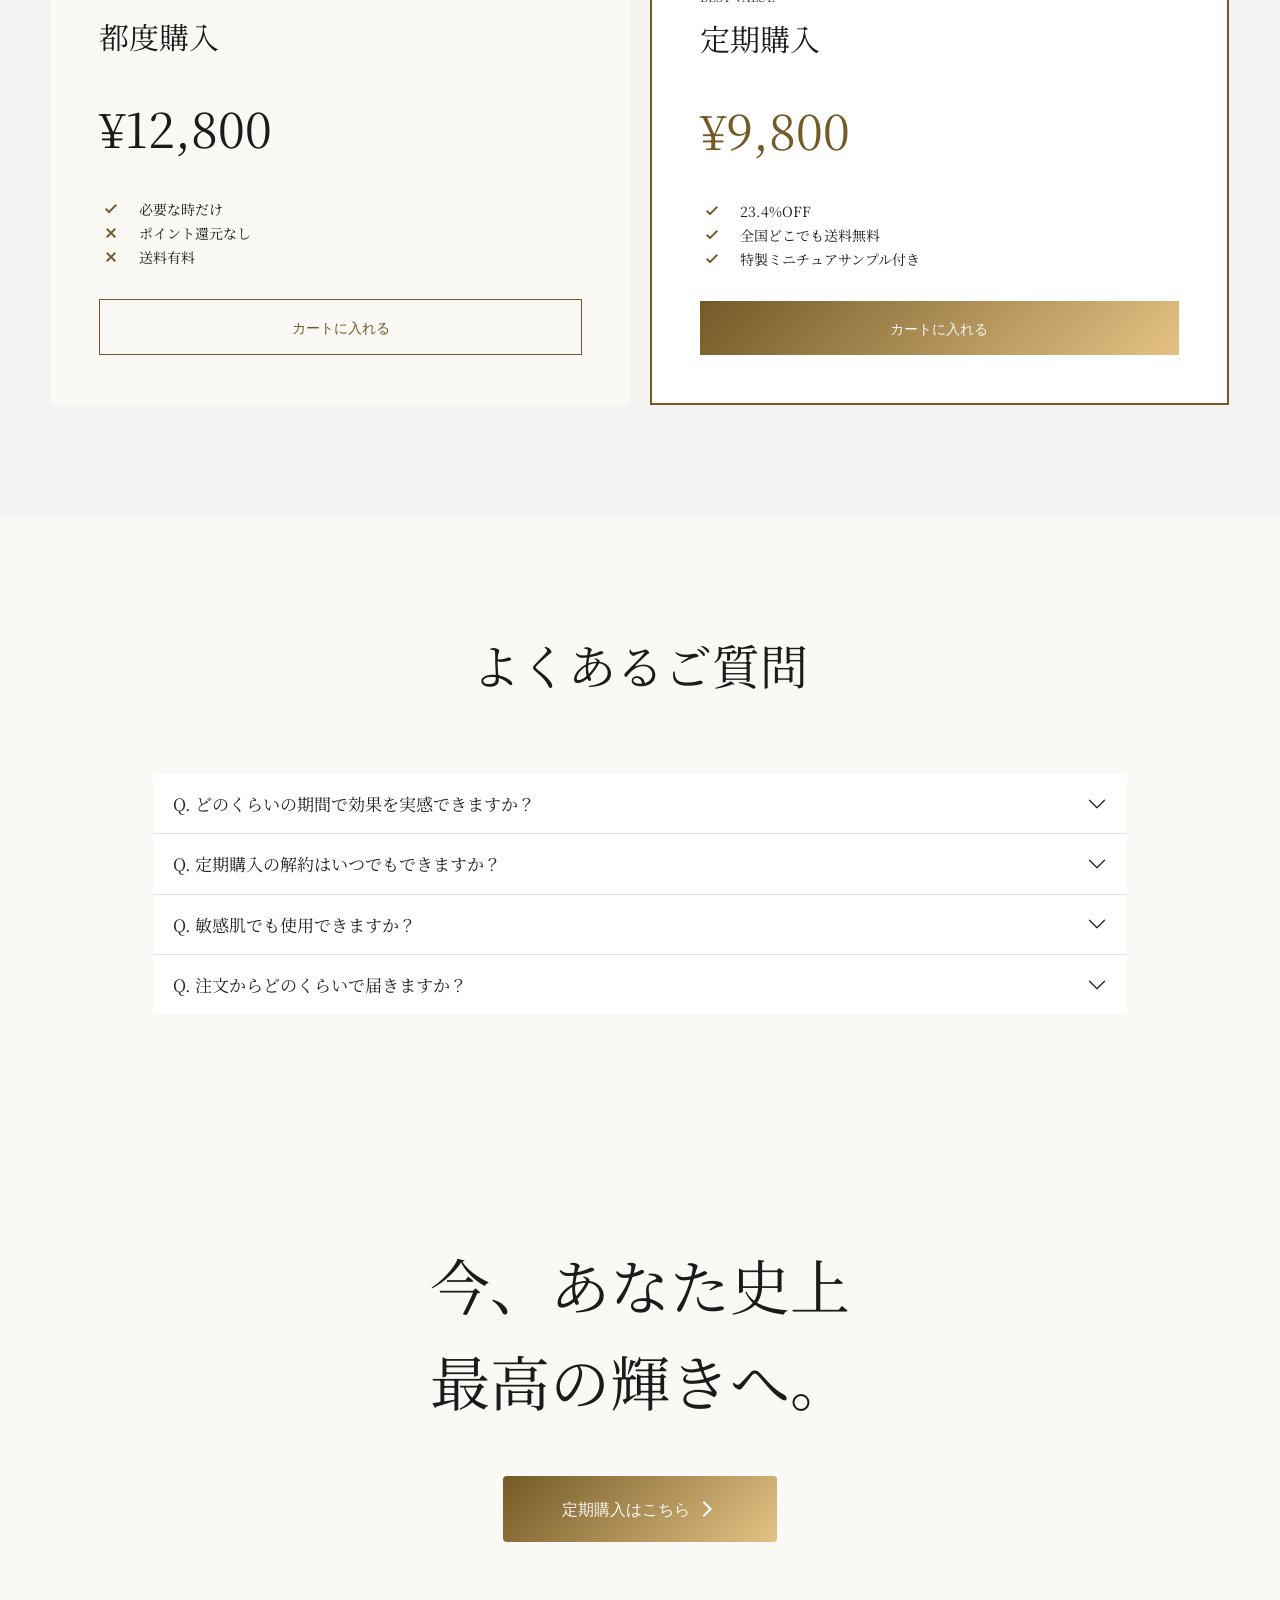
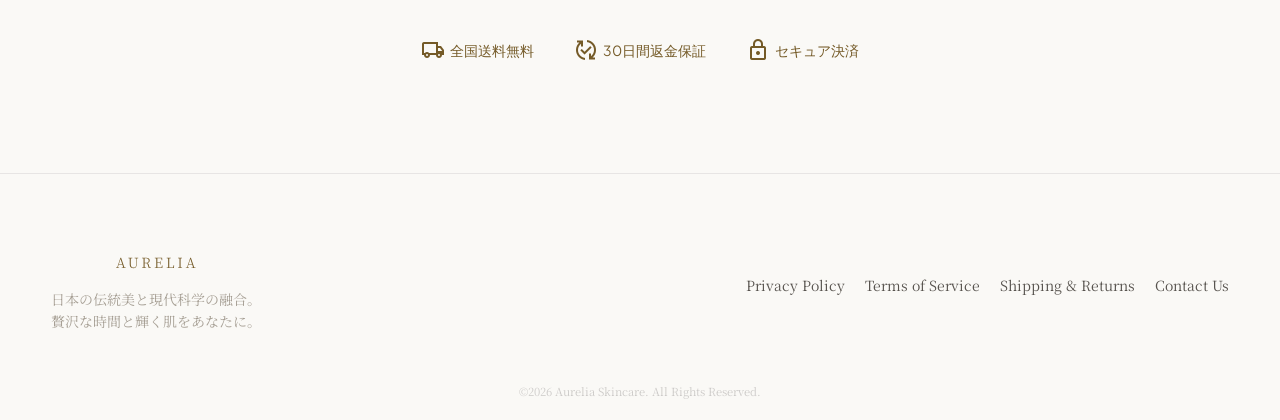
==== commit 70a547f8: "FAQsec、footerの背景色を適用" ====
--- a/index.html
+++ b/index.html
@@ -1,458 +1,458 @@
 <!DOCTYPE html>
 <html lang="ja">
 
-<head>
-    <meta charset="UTF-8">
-    <meta name="viewport" content="width=device-width, initial-scale=1.0">
-    <!-- Bootstrap -->
-    <link href="https://cdn.jsdelivr.net/npm/bootstrap@5.3.0/dist/css/bootstrap.min.css" rel="stylesheet">
-    <!-- css -->
-    <link rel="stylesheet" href="./css/reset.css">
-    <link rel="stylesheet" href="./css/style.css">
-    <!-- Google fonts -->
-    <link rel="preconnect" href="https://fonts.googleapis.com">
-    <link rel="preconnect" href="https://fonts.gstatic.com" crossorigin>
-    <link href="https://fonts.googleapis.com/css2?family=Noto+Serif+JP:wght@200..900&display=swap" rel="stylesheet">
-    <link rel="preconnect" href="https://fonts.googleapis.com">
-    <link rel="preconnect" href="https://fonts.gstatic.com" crossorigin>
-    <link href="https://fonts.googleapis.com/css2?family=Plus+Jakarta+Sans:ital,wght@0,200..800;1,200..800&display=swap"
-        rel="stylesheet">
-    <!-- Google icons -->
-    <link href="https://fonts.googleapis.com/css2?family=Material+Symbols+Outlined" rel="stylesheet" />
-    <title>AURELIA</title>
-</head>
-
-<body>
-    <header class="wrapper">
-        <nav class="navbar navbar-expand-md">
-            <!-- ロゴ -->
-            <h1 class="navbar-brand m-0">
-                <a href="./index.html">
-                    <img class="header-logo" src="./images/logo.svg" alt="AURELIA">
-                </a>
-            </h1>
-
-            <!-- ハンバーガー -->
-            <button class="navbar-toggler" type="button" data-bs-toggle="collapse" data-bs-target="#navbarMenu"
-                aria-controls="navbarMenu" aria-expanded="false" aria-label="メニューを開く">
-                <span class="navbar-toggler-icon"></span>
-            </button>
-
-            <!-- メニュー -->
-            <div class="collapse navbar-collapse" id="navbarMenu">
-                <ul class="navbar-nav ms-auto align-items-md-center">
-
-                    <li class="nav-item font-heading">
-                        <a class="nav-link" href="./404.html">STORY</a>
+    <head>
+        <meta charset="UTF-8">
+        <meta name="viewport" content="width=device-width, initial-scale=1.0">
+        <!-- Bootstrap -->
+        <link href="https://cdn.jsdelivr.net/npm/bootstrap@5.3.0/dist/css/bootstrap.min.css" rel="stylesheet">
+        <!-- css -->
+        <link rel="stylesheet" href="./css/reset.css">
+        <link rel="stylesheet" href="./css/style.css">
+        <!-- Google fonts -->
+        <link rel="preconnect" href="https://fonts.googleapis.com">
+        <link rel="preconnect" href="https://fonts.gstatic.com" crossorigin>
+        <link href="https://fonts.googleapis.com/css2?family=Noto+Serif+JP:wght@200..900&display=swap" rel="stylesheet">
+        <link rel="preconnect" href="https://fonts.googleapis.com">
+        <link rel="preconnect" href="https://fonts.gstatic.com" crossorigin>
+        <link
+            href="https://fonts.googleapis.com/css2?family=Plus+Jakarta+Sans:ital,wght@0,200..800;1,200..800&display=swap"
+            rel="stylesheet">
+        <!-- Google icons -->
+        <link href="https://fonts.googleapis.com/css2?family=Material+Symbols+Outlined" rel="stylesheet" />
+        <title>AURELIA</title>
+    </head>
+
+    <body>
+        <header>
+            <div class="wrapper">
+                <nav class="navbar navbar-expand-md">
+                    <!-- ロゴ -->
+                    <h1 class="navbar-brand m-0">
+                        <a href="./index.html">
+                            <img class="header-logo" src="./images/logo.svg" alt="AURELIA">
+                        </a>
+                    </h1>
+                    <!-- ハンバーガー -->
+                    <button class="navbar-toggler" type="button" data-bs-toggle="collapse" data-bs-target="#navbarMenu"
+                        aria-controls="navbarMenu" aria-expanded="false" aria-label="メニューを開く">
+                        <span class="navbar-toggler-icon"></span>
+                    </button>
+                    <!-- メニュー -->
+                    <div class="collapse navbar-collapse" id="navbarMenu">
+                        <ul class="navbar-nav ms-auto align-items-md-center">
+                            <li class="nav-item font-heading">
+                                <a class="nav-link" href="./404.html">STORY</a>
+                            </li>
+                            <li class="nav-item font-heading">
+                                <a class="nav-link" href="./404.html">SCIENCE</a>
+                            </li>
+                            <li class="nav-item font-heading">
+                                <a class="nav-link" href="./404.html">PRODUCTS</a>
+                            </li>
+                            <li class="nav-item font-heading">
+                                <a class="nav-link" href="./404.html">REVIEWS</a>
+                            </li>
+                            <li class="nav-item ms-lg-3 mt-3 mt-lg-0 mb-3 mb-lg-0">
+                                <a class="header-btn" href="./404.html">
+                                    SHOP
+                                </a>
+                            </li>
+                        </ul>
+                    </div>
+                </nav>
+            </div>
+        </header>
+
+        <main>
+            <div class="mv">
+                <div class="wrapper mv-container">
+                    <p class="mv-title font-heading">
+                        内側から、<br />
+                        輝き満ちる肌。
+                    </p>
+
+                    <p class="mv-text font-heading">
+                        日本の美意識と先進科学の融合。<br>
+                        あなたの肌が持つ本来の輝きを目覚めさせる、至福のスキンケア体験を。
+                    </p>
+
+                    <div class="mv-btn">
+                        <a href="./404.html">
+                            今すぐ試す
+                        </a>
+
+                        <span class="material-symbols-outlined text-white fs-5">
+                            arrow_forward_ios
+                        </span>
+                    </div>
+                </div>
+            </div>
+
+            <!-- Product Appeal sec -->
+            <section class="appeal wrapper">
+                <div class="appeal-container">
+                    <div class="titles">
+                        <p class="section-subtitle">INGREDIENT FOCUS</p>
+                        <h2 class="appeal-main-title">
+                            自然と化学の<br>
+                            高度な調和。
+                        </h2>
+                    </div>
+
+                    <div class="appeal-items">
+                        <article>
+                            <span class="material-symbols-outlined">
+                                diamond_shine
+                            </span>
+                            <h3 class="appeal-title">
+                                厳選された和漢植物
+                            </h3>
+                            <p class="appeal-text">
+                                古来より愛されてきた和漢エキスを現代の技術で精製。肌荒れを防ぎ、キメの整った健やかな肌へ。
+                            </p>
+                        </article>
+
+                        <article>
+                            <span class="material-symbols-outlined">
+                                science
+                            </span>
+                            <h3 class="appeal-title">
+                                高浸透ナノカプセル
+                            </h3>
+                            <p class="appeal-text">
+                                美容成分を角質層のすみずみまで届ける独自設計。持続的な潤いとハリを与えます。
+                            </p>
+                        </article>
+
+                        <article>
+                            <span class="material-symbols-outlined">
+                                eco
+                            </span>
+                            <h3 class="appeal-title">
+                                肌に優しい処方設計
+                            </h3>
+                            <p class="appeal-text">
+                                敏感肌の方も安心してお使いいだけるよう、パラベン、合成着色料、香料を排除しました。
+                            </p>
+                        </article>
+                    </div>
+                </div>
+            </section>
+
+            <!-- Result -->
+            <section class="result">
+                <div class="result-container wrapper">
+                    <div class="titles">
+                        <p class="section-subtitle">CLINICAL RESULTS</p>
+                        <h2 class="section-title-strong">
+                            4週間で、確かな変化を。
+                        </h2>
+                    </div>
+
+                    <div class="result-img">
+                        <img src="./images/img-beforeskin.png" alt="ビフォー">
+                        <img src="./images/img-afterskin.png" alt="アフター">
+                    </div>
+
+                    <ul class="result-list">
+                        <li class="result-items">
+                            <p class="result-value">94%</p>
+                            <p class="result-text">潤いを実感</p>
+                        </li>
+                        <li class="result-items">
+                            <p class="result-value">89%</p>
+                            <p class="result-text">ハリ・弾力改善</p>
+                        </li>
+                        <li class="result-items">
+                            <p class="result-value">92%</p>
+                            <p class="result-text">キメの整い</p>
+                        </li>
+                    </ul>
+                </div>
+            </section>
+
+            <!-- Customer Voice sec -->
+            <section class="voices wrapper">
+                <div class="titles">
+                    <p class="section-subtitle">VERIFIED VOICES</p>
+                    <h2 class="section-title">
+                        美しさを手にした、<br>
+                        喜びの声。
+                    </h2>
+                </div>
+
+                <ul class="voice-list">
+                    <li class="voice-card">
+                        <span class="material-symbols-outlined">
+                            award_star
+                        </span>
+                        <p class="voice-text">
+                            「使い始めてから、朝の肌の感触が明らかに変わりました。まるでエステ帰りのような透明感に感動しています。」
+                        </p>
+                        <p class="voice-user">30代/女性</p>
                     </li>
 
-                    <li class="nav-item font-heading">
-                        <a class="nav-link" href="./404.html">SCIENCE</a>
+                    <li class="voice-card">
+                        <span class="material-symbols-outlined">
+                            award_star
+                        </span>
+                        <p class="voice-text">
+                            「敏感肌の私でも安心して使えました。ベタつかないのに、奥までしっかり潤う感覚がたまりません。」
+                        </p>
+                        <p class="voice-user">40代/女性</p>
                     </li>
 
-                    <li class="nav-item font-heading">
-                        <a class="nav-link" href="./404.html">PRODUCTS</a>
-                    </li>
-
-                    <li class="nav-item font-heading">
-                        <a class="nav-link" href="./404.html">REVIEWS</a>
-                    </li>
-
-                    <li class="nav-item ms-lg-3 mt-3 mt-lg-0 mb-3 mb-lg-0">
-                        <a class="header-btn" href="./404.html">
-                            SHOP
-                        </a>
+                    <li class="voice-card">
+                        <span class="material-symbols-outlined">
+                            award_star
+                        </span>
+                        <p class="voice-text">
+                            「しっとりした感触を感じます。他のアイテムとも合わせやすいテクスチャーが気に入っています。」
+                        </p>
+                        <p class="voice-user">20代/女性</p>
                     </li>
                 </ul>
+            </section>
+
+            <!-- Subscription Plan sec -->
+            <section class="plan">
+                <div class="plan-container wrapper">
+                    <h2 class="section-title-strong plan-title">
+                        選べる購入プラン。
+                    </h2>
+
+                    <div class="plan-card">
+                        <div class="plan-card-standard">
+                            <p class="plan-card-standard-title">
+                                都度購入
+                            </p>
+
+                            <p class="plan-card-price">
+                                ¥12,800
+                            </p>
+
+                            <ul class="plan-card-list">
+                                <li class="plan-card-items">
+                                    <span class="material-symbols-outlined">
+                                        check_small
+                                    </span>
+                                    <p>必要な時だけ</p>
+                                </li>
+
+                                <li class="plan-card-items">
+                                    <span class="material-symbols-outlined">
+                                        close_small
+                                    </span>
+                                    <p>ポイント還元なし</p>
+                                </li>
+
+                                <li class="plan-card-items">
+                                    <span class="material-symbols-outlined">
+                                        close_small
+                                    </span>
+                                    <p>送料有料</p>
+                                </li>
+                            </ul>
+                            <a class="plan-card-standard-btn" href="./404.html">カートに入れる</a>
+                        </div>
+
+                        <div class="plan-card-best">
+                            <p class="plan-card-best-title">
+                                定期購入
+                            </p>
+                            <p class="plan-card-best-price">
+                                ¥9,800
+                            </p>
+                            <ul class="plan-card-list">
+                                <li class="plan-card-items">
+                                    <span class="material-symbols-outlined">
+                                        check_small
+                                    </span>
+                                    <p>23.4%OFF</p>
+                                </li>
+                                <li class="plan-card-items">
+                                    <span class="material-symbols-outlined">
+                                        check_small
+                                    </span>
+                                    <p>全国どこでも送料無料</p>
+                                </li>
+                                <li class="plan-card-items">
+                                    <span class="material-symbols-outlined">
+                                        check_small
+                                    </span>
+                                    <p>特製ミニチュアサンプル付き</p>
+                                </li>
+                            </ul>
+                            <a class="plan-card-best-btn" href="./404.html">カートに入れる</a>
+                        </div>
+                    </div>
+                </div>
+            </section>
+
+            <!-- FAQ sec -->
+            <section class="faq">
+                <div class="wrapper">
+                    <h2 class="section-title faq-title">よくあるご質問</h2>
+                    <div class="accordion accordion-flush" id="accordionFlushExample">
+                        <div class="accordion-item">
+                            <h2 class="accordion-header">
+                                <button class="accordion-button collapsed" type="button" data-bs-toggle="collapse"
+                                    data-bs-target="#flush-collapseOne" aria-expanded="false"
+                                    aria-controls="flush-collapseOne">
+                                    Q. どのくらいの期間で効果を実感できますか？
+                                </button>
+                            </h2>
+
+                            <div id="flush-collapseOne" class="accordion-collapse collapse"
+                                data-bs-parent="#accordionFlushExample">
+                                <div class="accordion-body">
+                                    個人差はございますが、早い方ではご使用開始から約1〜2週間ほどで肌のうるおいやなめらかさの変化を実感される方が多くいらっしゃいます。<br>
+                                    より確かな実感のためには、肌のターンオーバーに合わせて約1ヶ月以上の継続使用をおすすめしております。
+                                </div>
+                            </div>
+                        </div>
+
+                        <div class="accordion-item">
+                            <h2 class="accordion-header">
+                                <button class="accordion-button collapsed" type="button" data-bs-toggle="collapse"
+                                    data-bs-target="#flush-collapseTwo" aria-expanded="false"
+                                    aria-controls="flush-collapseTwo">
+                                    Q. 定期購入の解約はいつでもできますか？
+                                </button>
+                            </h2>
+
+                            <div id="flush-collapseTwo" class="accordion-collapse collapse"
+                                data-bs-parent="#accordionFlushExample">
+                                <div class="accordion-body">
+                                    はい、次回発送予定日の○日前までにご連絡いただければ、いつでも解約が可能です。<br>
+                                    回数の縛りなどは設けておりませんので、安心してお試しいただけます。
+                                </div>
+                            </div>
+                        </div>
+
+                        <div class="accordion-item">
+                            <h2 class="accordion-header">
+                                <button class="accordion-button collapsed" type="button" data-bs-toggle="collapse"
+                                    data-bs-target="#flush-collapseThree" aria-expanded="false"
+                                    aria-controls="flush-collapseThree">
+                                    Q. 敏感肌でも使用できますか？
+                                </button>
+                            </h2>
+
+                            <div id="flush-collapseThree" class="accordion-collapse collapse"
+                                data-bs-parent="#accordionFlushExample">
+                                <div class="accordion-body">
+                                    肌へのやさしさを考えた処方設計となっており、敏感肌の方にもご使用いただけるよう配慮しております。<br>
+                                    ただし、すべての方に刺激が起こらないわけではないため、ご心配な方はご使用前にパッチテストをおすすめしております。
+                                </div>
+                            </div>
+                        </div>
+
+                        <div class="accordion-item">
+                            <h2 class="accordion-header">
+                                <button class="accordion-button collapsed" type="button" data-bs-toggle="collapse"
+                                    data-bs-target="#flush-collapseFour" aria-expanded="false"
+                                    aria-controls="flush-collapseFour">
+                                    Q. 注文からどのくらいで届きますか？
+                                </button>
+                            </h2>
+
+                            <div id="flush-collapseFour" class="accordion-collapse collapse"
+                                data-bs-parent="#accordionFlushExample">
+                                <div class="accordion-body">
+                                    通常、ご注文確定後2〜5営業日以内に発送いたします。<br>
+                                    お住まいの地域や配送状況により前後する場合がございますが、発送完了後に追跡番号をご案内いたしますのでご安心ください。
+                                </div>
+                            </div>
+                        </div>
+                    </div>
+                </div>
+            </section>
+
+            <!-- Final CTA sec -->
+            <section class="cta">
+                <div class="cta-container wrapper ">
+                    <p class="cta-title">
+                        今、あなた史上<br>
+                        最高の輝きへ。
+                    </p>
+
+                    <div class="cta-btn">
+                        <a href="./404.html">
+                            定期購入はこちら
+                        </a>
+
+                        <span class="material-symbols-outlined text-white fs-5">
+                            arrow_forward_ios
+                        </span>
+                    </div>
+
+                    <ul class="cta-list">
+                        <li class="cta-items">
+                            <span class="material-symbols-outlined">
+                                local_shipping
+                            </span>
+                            <p>全国送料無料</p>
+                        </li>
+
+                        <li class="cta-items">
+                            <span class="material-symbols-outlined">
+                                published_with_changes
+                            </span>
+                            <p>30日間返金保証</p>
+                        </li>
+
+                        <li class="cta-items">
+                            <span class="material-symbols-outlined">
+                                lock
+                            </span>
+                            <p>セキュア決済</p>
+                        </li>
+                    </ul>
+                </div>
+            </section>
+        </main>
+
+        <!-- footer -->
+        <footer>
+            <div class="wrapper footer-container">
+                <div class="footer-title">
+                    <a href="./index.html">
+                        <img class="footer-img" src="./images/logo.svg" alt="AURELIA">
+                    </a>
+                    <p class="footer-text">
+                        日本の伝統美と現代科学の融合。<br>
+                        贅沢な時間と輝く肌をあなたに。
+                    </p>
+                </div>
+
+                <nav>
+                    <ul class="footer-list">
+                        <li class="footer-items">
+                            <a href="./404.html">Privacy Policy</a>
+                        </li>
+
+                        <li class="footer-items">
+                            <a href="./404.html">Terms of Service</a>
+                        </li>
+
+                        <li class="footer-items">
+                            <a href="./404.html">Shipping & Returns</a>
+                        </li>
+
+                        <li class="footer-items">
+                            <a href="./404.html">Contact Us</a>
+                        </li>
+                    </ul>
+                </nav>
             </div>
-        </nav>
-    </header>
-
-    <main>
-        <div class="mv">
-            <div class="wrapper mv-container">
-                <p class="mv-title font-heading">
-                    内側から、<br />
-                    輝き満ちる肌。
-                </p>
-
-                <p class="mv-text font-heading">
-                    日本の美意識と先進科学の融合。<br>
-                    あなたの肌が持つ本来の輝きを目覚めさせる、至福のスキンケア体験を。
-                </p>
-
-                <div class="mv-btn">
-                    <a href="./404.html">
-                        今すぐ試す
-                    </a>
-
-                    <span class="material-symbols-outlined text-white fs-5">
-                        arrow_forward_ios
-                    </span>
-                </div>
-            </div>
-        </div>
-
-        <!-- Product Appeal sec -->
-        <section class="appeal wrapper">
-            <div class="appeal-container">
-                <div class="titles">
-                    <p class="section-subtitle">INGREDIENT FOCUS</p>
-                    <h2 class="appeal-main-title">
-                        自然と化学の<br>
-                        高度な調和。
-                    </h2>
-                </div>
-
-                <div class="appeal-items">
-                    <article>
-                        <span class="material-symbols-outlined">
-                            diamond_shine
-                        </span>
-                        <h3 class="appeal-title">
-                            厳選された和漢植物
-                        </h3>
-                        <p class="appeal-text">
-                            古来より愛されてきた和漢エキスを現代の技術で精製。肌荒れを防ぎ、キメの整った健やかな肌へ。
-                        </p>
-                    </article>
-
-                    <article>
-                        <span class="material-symbols-outlined">
-                            science
-                        </span>
-                        <h3 class="appeal-title">
-                            高浸透ナノカプセル
-                        </h3>
-                        <p class="appeal-text">
-                            美容成分を角質層のすみずみまで届ける独自設計。持続的な潤いとハリを与えます。
-                        </p>
-                    </article>
-
-                    <article>
-                        <span class="material-symbols-outlined">
-                            eco
-                        </span>
-                        <h3 class="appeal-title">
-                            肌に優しい処方設計
-                        </h3>
-                        <p class="appeal-text">
-                            敏感肌の方も安心してお使いいだけるよう、パラベン、合成着色料、香料を排除しました。
-                        </p>
-                    </article>
-                </div>
-            </div>
-        </section>
-
-        <!-- Result -->
-        <section class="result">
-            <div class="result-container wrapper">
-                <div class="titles">
-                    <p class="section-subtitle">CLINICAL RESULTS</p>
-                    <h2 class="section-title-strong">
-                        4週間で、確かな変化を。
-                    </h2>
-                </div>
-
-                <div class="result-img">
-                    <img src="./images/img-beforeskin.png" alt="ビフォー">
-                    <img src="./images/img-afterskin.png" alt="アフター">
-                </div>
-
-                <ul class="result-list">
-                    <li class="result-items">
-                        <p class="result-value">94%</p>
-                        <p class="result-text">潤いを実感</p>
-                    </li>
-                    <li class="result-items">
-                        <p class="result-value">89%</p>
-                        <p class="result-text">ハリ・弾力改善</p>
-                    </li>
-                    <li class="result-items">
-                        <p class="result-value">92%</p>
-                        <p class="result-text">キメの整い</p>
-                    </li>
-                </ul>
-            </div>
-        </section>
-
-        <!-- Customer Voice sec -->
-        <section class="voices wrapper">
-            <div class="titles">
-                <p class="section-subtitle">VERIFIED VOICES</p>
-                <h2 class="section-title">
-                    美しさを手にした、<br>
-                    喜びの声。
-                </h2>
-            </div>
-
-            <ul class="voice-list">
-                <li class="voice-card">
-                    <span class="material-symbols-outlined">
-                        award_star
-                    </span>
-                    <p class="voice-text">
-                        「使い始めてから、朝の肌の感触が明らかに変わりました。まるでエステ帰りのような透明感に感動しています。」
-                    </p>
-                    <p class="voice-user">30代/女性</p>
-                </li>
-
-                <li class="voice-card">
-                    <span class="material-symbols-outlined">
-                        award_star
-                    </span>
-                    <p class="voice-text">
-                        「敏感肌の私でも安心して使えました。ベタつかないのに、奥までしっかり潤う感覚がたまりません。」
-                    </p>
-                    <p class="voice-user">40代/女性</p>
-                </li>
-
-                <li class="voice-card">
-                    <span class="material-symbols-outlined">
-                        award_star
-                    </span>
-                    <p class="voice-text">
-                        「敏感肌の私でも安心して使えました。ベタつかないのに、奥までしっかり潤う感覚がたまりません。」
-                    </p>
-                    <p class="voice-user">20代/女性</p>
-                </li>
-            </ul>
-        </section>
-
-        <!-- Subscription Plan sec -->
-        <section class="plan">
-            <div class="plan-container wrapper">
-                <h2 class="section-title-strong plan-title">
-                    選べる購入プラン。
-                </h2>
-
-                <div class="plan-card">
-                    <div class="plan-card-standard">
-                        <p class="plan-card-standard-title">
-                            都度購入
-                        </p>
-
-                        <p class="plan-card-price">
-                            ¥12,800
-                        </p>
-
-                        <ul class="plan-card-list">
-                            <li class="plan-card-items">
-                                <span class="material-symbols-outlined">
-                                    check_small
-                                </span>
-                                <p>必要な時だけ</p>
-                            </li>
-
-                            <li class="plan-card-items">
-                                <span class="material-symbols-outlined">
-                                    close_small
-                                </span>
-                                <p>ポイント還元なし</p>
-                            </li>
-
-                            <li class="plan-card-items">
-                                <span class="material-symbols-outlined">
-                                    close_small
-                                </span>
-                                <p>送料有料</p>
-                            </li>
-                        </ul>
-                        <a class="plan-card-standard-btn" href="./404.html">カートに入れる</a>
-                    </div>
-
-                    <div class="plan-card-best">
-                        <p class="plan-card-best-title">
-                            定期購入
-                        </p>
-                        <p class="plan-card-best-price">
-                            ¥9,800
-                        </p>
-                        <ul class="plan-card-list">
-                            <li class="plan-card-items">
-                                <span class="material-symbols-outlined">
-                                    check_small
-                                </span>
-                                <p>23.4%OFF</p>
-                            </li>
-                            <li class="plan-card-items">
-                                <span class="material-symbols-outlined">
-                                    check_small
-                                </span>
-                                <p>全国どこでも送料無料</p>
-                            </li>
-                            <li class="plan-card-items">
-                                <span class="material-symbols-outlined">
-                                    check_small
-                                </span>
-                                <p>特製ミニチュアサンプル付き</p>
-                            </li>
-                        </ul>
-                        <a class="plan-card-best-btn" href="./404.html">カートに入れる</a>
-                    </div>
-                </div>
-            </div>
-        </section>
-
-        <!-- FAQ sec -->
-        <section class="faq wrapper">
-            <h2 class="section-title faq-title">よくあるご質問</h2>
-            <div class="accordion accordion-flush" id="accordionFlushExample">
-                <div class="accordion-item">
-                    <h2 class="accordion-header">
-                        <button class="accordion-button collapsed" type="button" data-bs-toggle="collapse"
-                            data-bs-target="#flush-collapseOne" aria-expanded="false" aria-controls="flush-collapseOne">
-                            Q. どのくらいの期間で効果を実感できますか？
-                        </button>
-                    </h2>
-
-                    <div id="flush-collapseOne" class="accordion-collapse collapse"
-                        data-bs-parent="#accordionFlushExample">
-                        <div class="accordion-body">
-                            個人差はございますが、早い方ではご使用開始から約1〜2週間ほどで肌のうるおいやなめらかさの変化を実感される方が多くいらっしゃいます。<br>
-                            より確かな実感のためには、肌のターンオーバーに合わせて約1ヶ月以上の継続使用をおすすめしております。
-                        </div>
-                    </div>
-                </div>
-
-                <div class="accordion-item">
-                    <h2 class="accordion-header">
-                        <button class="accordion-button collapsed" type="button" data-bs-toggle="collapse"
-                            data-bs-target="#flush-collapseTwo" aria-expanded="false" aria-controls="flush-collapseTwo">
-                            Q. 定期購入の解約はいつでもできますか？
-                        </button>
-                    </h2>
-
-                    <div id="flush-collapseTwo" class="accordion-collapse collapse"
-                        data-bs-parent="#accordionFlushExample">
-                        <div class="accordion-body">
-                            はい、次回発送予定日の○日前までにご連絡いただければ、いつでも解約が可能です。<br>
-                            回数の縛りなどは設けておりませんので、安心してお試しいただけます。
-                        </div>
-                    </div>
-                </div>
-
-                <div class="accordion-item">
-                    <h2 class="accordion-header">
-                        <button class="accordion-button collapsed" type="button" data-bs-toggle="collapse"
-                            data-bs-target="#flush-collapseThree" aria-expanded="false"
-                            aria-controls="flush-collapseThree">
-                            Q. 敏感肌でも使用できますか？
-                        </button>
-                    </h2>
-
-                    <div id="flush-collapseThree" class="accordion-collapse collapse"
-                        data-bs-parent="#accordionFlushExample">
-                        <div class="accordion-body">
-                            肌へのやさしさを考えた処方設計となっており、敏感肌の方にもご使用いただけるよう配慮しております。<br>
-                            ただし、すべての方に刺激が起こらないわけではないため、ご心配な方はご使用前にパッチテストをおすすめしております。
-                        </div>
-                    </div>
-                </div>
-
-                <div class="accordion-item">
-                    <h2 class="accordion-header">
-                        <button class="accordion-button collapsed" type="button" data-bs-toggle="collapse"
-                            data-bs-target="#flush-collapseFour" aria-expanded="false"
-                            aria-controls="flush-collapseFour">
-                            Q. 注文からどのくらいで届きますか？
-                        </button>
-                    </h2>
-
-                    <div id="flush-collapseFour" class="accordion-collapse collapse"
-                        data-bs-parent="#accordionFlushExample">
-                        <div class="accordion-body">
-                            通常、ご注文確定後2〜5営業日以内に発送いたします。<br>
-                            お住まいの地域や配送状況により前後する場合がございますが、発送完了後に追跡番号をご案内いたしますのでご安心ください。
-                        </div>
-                    </div>
-                </div>
-            </div>
-        </section>
-
-        <!-- Final CTA sec -->
-        <section class="cta">
-            <div class="cta-container wrapper ">
-                <p class="cta-title">
-                    今、あなた史上<br>
-                    最高の輝きへ。
-                </p>
-
-                <div class="cta-btn">
-                    <a href="./404.html">
-                        定期購入はこちら
-                    </a>
-
-                    <span class="material-symbols-outlined text-white fs-5">
-                        arrow_forward_ios
-                    </span>
-                </div>
-
-                <ul class="cta-list">
-                    <li class="cta-items">
-                        <span class="material-symbols-outlined">
-                            local_shipping
-                        </span>
-                        <p>全国送料無料</p>
-                    </li>
-
-                    <li class="cta-items">
-                        <span class="material-symbols-outlined">
-                            published_with_changes
-                        </span>
-                        <p>30日間返金保証</p>
-                    </li>
-
-                    <li class="cta-items">
-                        <span class="material-symbols-outlined">
-                            lock
-                        </span>
-                        <p>セキュア決済</p>
-                    </li>
-                </ul>
-            </div>
-        </section>
-    </main>
-
-    <!-- footer -->
-    <footer class="wrapper">
-        <div class="footer-container">
-            <div class="footer-title">
-                <a href="./index.html">
-                    <img class="footer-img" src="./images/logo.svg" alt="AURELIA">
-                </a>
-                <p class="footer-text">
-                    日本の伝統美と現代科学の融合。<br>
-                    贅沢な時間と輝く肌をあなたに。
-                </p>
-            </div>
-
-            <nav>
-                <ul class="footer-list">
-                    <li class="footer-items">
-                        <a href="./404.html">Privacy Policy</a>
-                    </li>
-
-                    <li class="footer-items">
-                        <a href="./404.html">Terms of Service</a>
-                    </li>
-
-                    <li class="footer-items">
-                        <a href="./404.html">Shipping & Returns</a>
-                    </li>
-
-                    <li class="footer-items">
-                        <a href="./404.html">Contact Us</a>
-                    </li>
-                </ul>
-            </nav>
-        </div>
-
-        <small>&copy;2026 Aurelia Skincare. All Rights Reserved.</small>
-    </footer>
-
-    <!-- Bootstrap -->
-    <script src="https://cdn.jsdelivr.net/npm/bootstrap@5.3.0/dist/js/bootstrap.bundle.min.js"></script>
-</body>
+
+            <small>&copy;2026 Aurelia Skincare. All Rights Reserved.</small>
+        </footer>
+
+        <!-- Bootstrap -->
+        <script src="https://cdn.jsdelivr.net/npm/bootstrap@5.3.0/dist/js/bootstrap.bundle.min.js"></script>
+    </body>
 
 </html>
--- a/css/style.css
+++ b/css/style.css
@@ -87,6 +87,7 @@
 header {
     font-family: var(--font-title);
     padding: clamp(0.5rem, 0.324rem + 0.751vw, 1rem) 0;
+    background-color: var(--white);
 }
 
 /* ロゴ */
@@ -407,7 +408,19 @@
 
 /* FAQ */
 .faq {
-    margin: clamp(3.75rem, 2.430rem + 5.634vw, 7.5rem) auto;
+    padding: clamp(3.75rem, 2.430rem + 5.634vw, 7.5rem);
+    background-color: var(--white);
+}
+
+.faq::after {
+    content: "";
+    position: fixed;
+    left: 0;
+    top: 0;
+    width: 100%;
+    height: 100%;
+    background: url(../images/img-goldocean.jpg) no-repeat center/cover;
+    z-index: -1;
 }
 
 .faq-title {
@@ -420,7 +433,7 @@
 
 /* Final CTA */
 .cta {
-    background: url(../images/img-goldocean.jpg) no-repeat center/cover;
+
     padding: clamp(3.75rem, 2.430rem + 5.634vw, 7.5rem) 0;
     text-align: center;
 }
@@ -616,9 +629,6 @@
     }
 
     /* -- FAQ -- */
-    .faq {
-        max-width: 60%;
-    }
 
     /* -- Final CTA -- */
     .cta-btn {
@@ -632,6 +642,10 @@
     }
 
     /* -- footer -- */
+    footer {
+        background-color: var(--white);
+    }
+
     .footer-container {
         flex-direction: row;
         justify-content: space-between;
